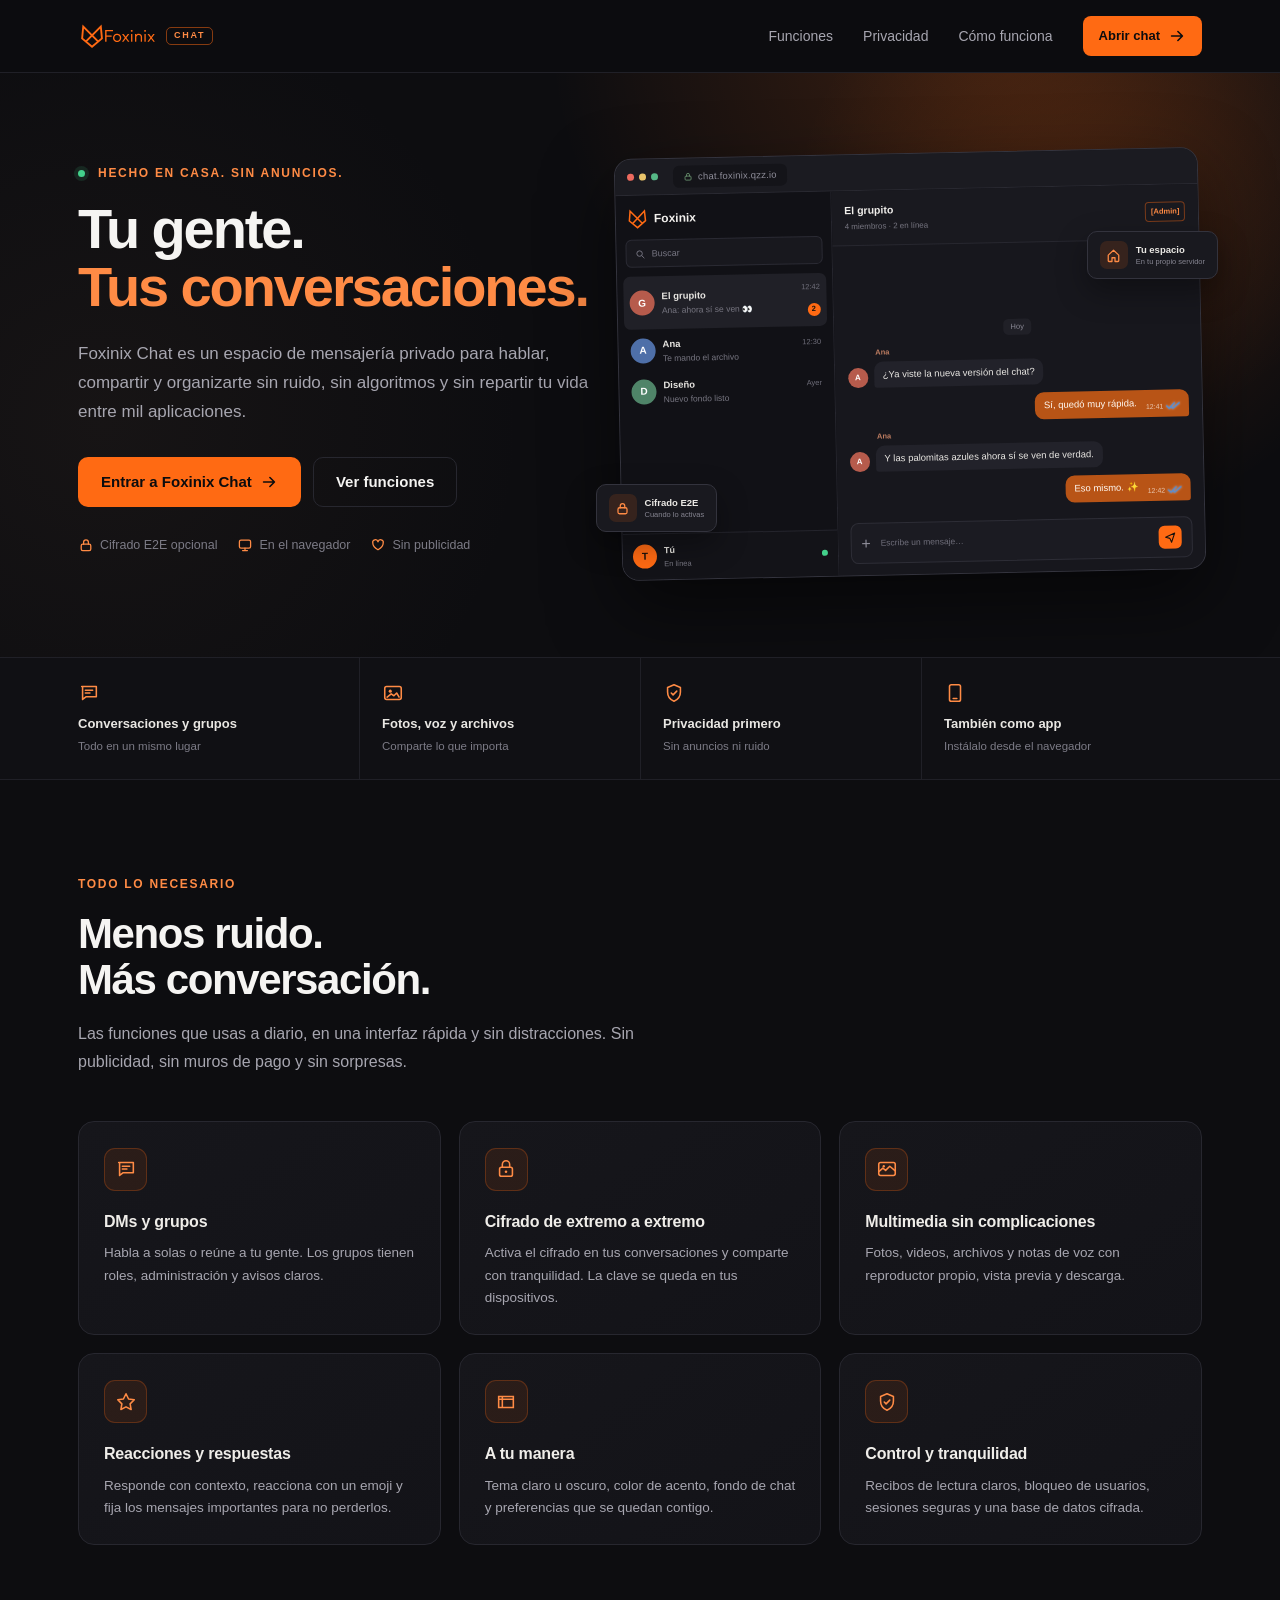
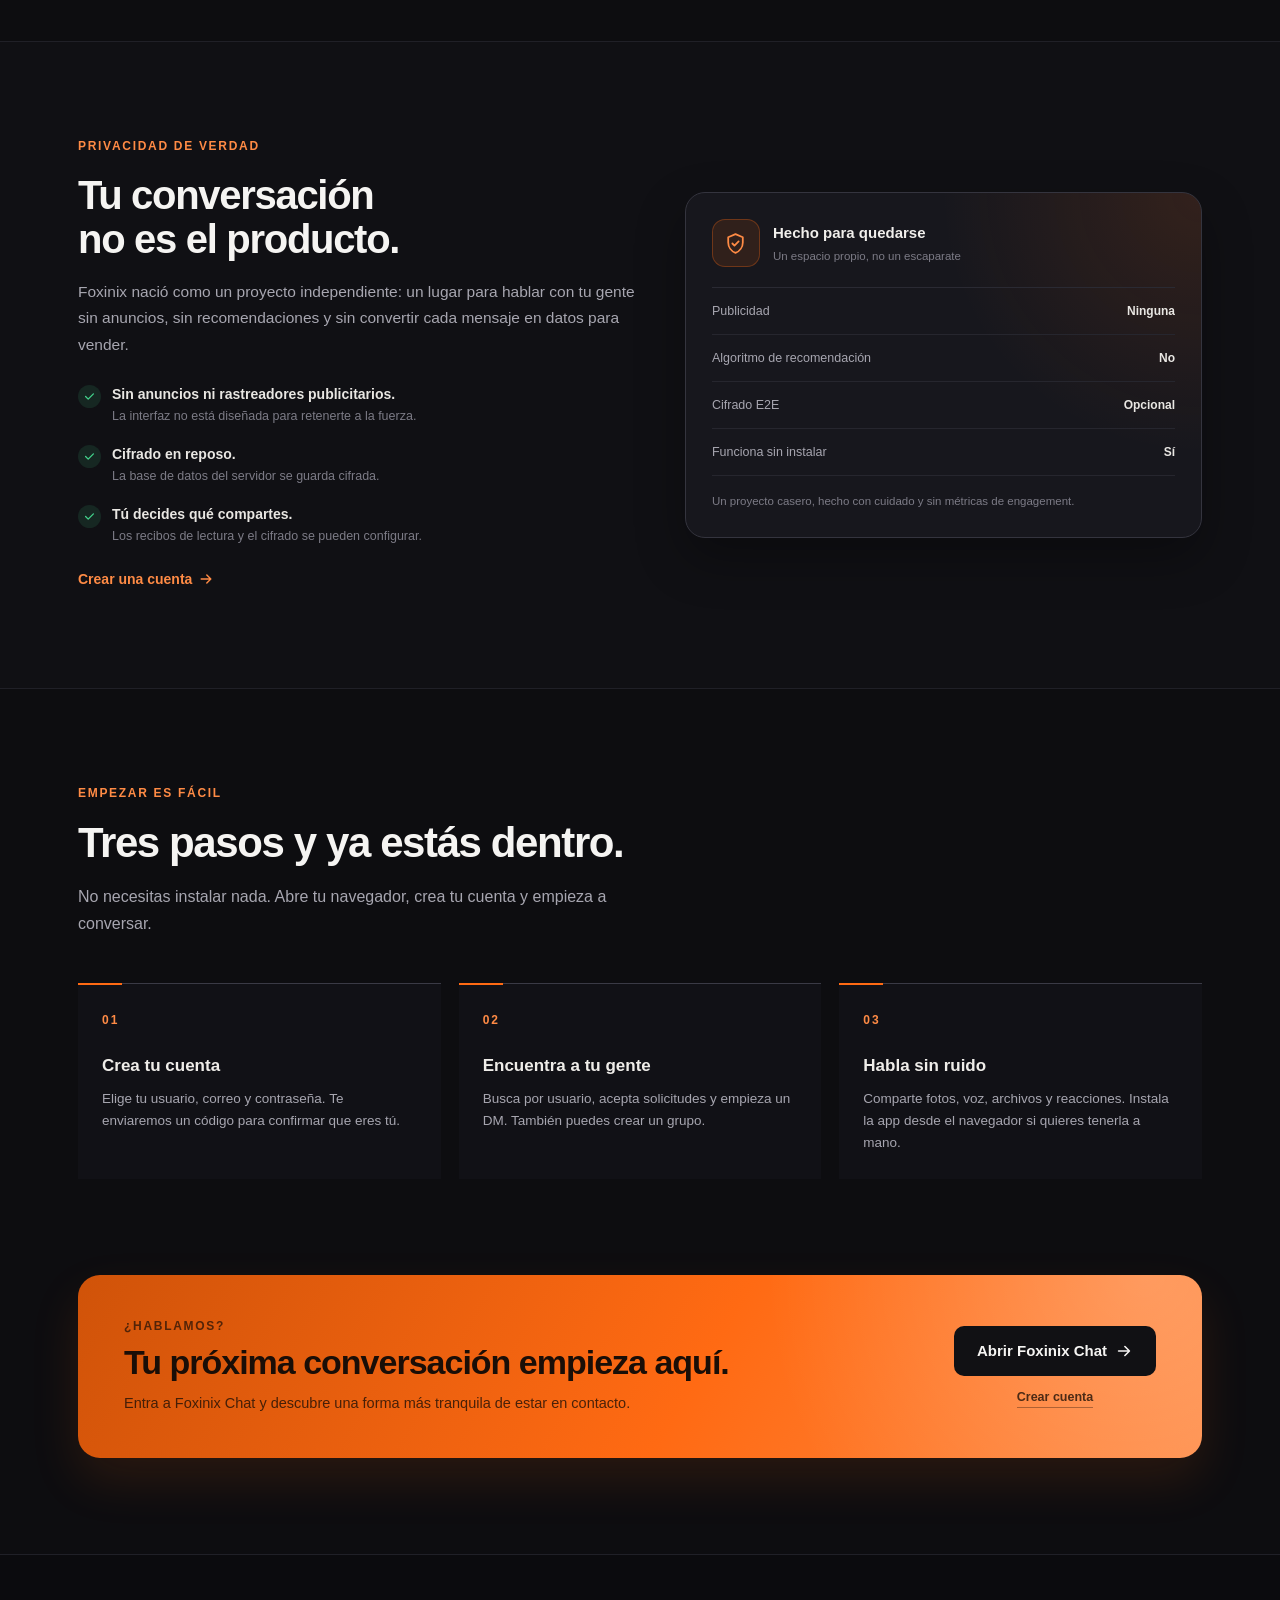
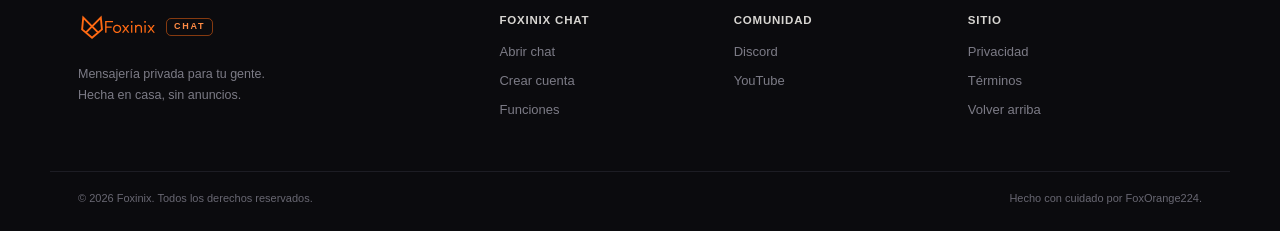
==== index.html @ 32e0fd61 "Portada de Foxinix Chat" ====
<!DOCTYPE html>
<html lang="es">
<head>
    <meta charset="UTF-8">
    <meta name="viewport" content="width=device-width, initial-scale=1.0">
    <title>Foxinix Chat | Mensajería privada para tu gente</title>
    <meta name="description" content="Foxinix Chat es un espacio de mensajería privado para conversar, compartir y organizarte. Conversaciones, grupos, multimedia y cifrado, sin anuncios.">
    <meta name="theme-color" content="#0d0d10">
    <meta name="author" content="Foxinix">
    <meta name="robots" content="index, follow">
    <link rel="canonical" href="https://foxinix.qzz.io/">
    <link rel="icon" type="image/svg+xml" href="assets/chat/icon.svg">
    <link rel="icon" type="image/webp" href="assets/chat/icon.webp">
    <link rel="icon" href="assets/chat/favicon.ico" sizes="any">
    <link rel="apple-touch-icon" href="assets/chat/apple-touch-icon.png">
    <meta property="og:type" content="website">
    <meta property="og:url" content="https://foxinix.qzz.io/">
    <meta property="og:title" content="Foxinix Chat | Mensajería privada para tu gente">
    <meta property="og:description" content="Conversaciones, grupos, fotos, voz y archivos en un espacio propio. Sin anuncios y sin ruido.">
    <meta property="og:image" content="https://foxinix.qzz.io/assets/chat/og.png">
    <meta property="og:image:width" content="1200">
    <meta property="og:image:height" content="630">
    <meta property="og:locale" content="es_ES">
    <meta name="twitter:card" content="summary_large_image">
    <meta name="twitter:title" content="Foxinix Chat | Mensajería privada para tu gente">
    <meta name="twitter:description" content="Conversaciones, grupos, fotos, voz y archivos en un espacio propio. Sin anuncios y sin ruido.">
    <meta name="twitter:image" content="https://foxinix.qzz.io/assets/chat/og.png">
    <link rel="stylesheet" href="styles.css">
    <script type="application/ld+json">
    {
      "@context": "https://schema.org",
      "@type": "SoftwareApplication",
      "name": "Foxinix Chat",
      "url": "https://chat.foxinix.qzz.io/",
      "applicationCategory": "CommunicationApplication",
      "operatingSystem": "Web",
      "description": "Mensajería privada con conversaciones individuales, grupos, multimedia y cifrado de extremo a extremo opcional.",
      "offers": {
        "@type": "Offer",
        "price": "0",
        "priceCurrency": "USD"
      }
    }
    </script>
</head>
<body>
    <a class="skip-link" href="#contenido">Saltar al contenido</a>

    <header class="site-header" id="inicio">
        <div class="wrap header-inner">
            <a class="brand" href="/" aria-label="Foxinix Chat, inicio">
                <img src="assets/chat/logo.svg" alt="Foxinix" width="500" height="200">
                <span class="brand-tag">CHAT</span>
            </a>

            <button class="nav-toggle" type="button" aria-expanded="false" aria-controls="nav-principal">
                <span class="nav-toggle-bar"></span>
                <span class="nav-toggle-bar"></span>
                <span class="nav-toggle-bar"></span>
                <span class="sr-only">Abrir menú</span>
            </button>

            <nav class="site-nav" id="nav-principal" aria-label="Navegación principal">
                <a href="#funciones">Funciones</a>
                <a href="#privacidad">Privacidad</a>
                <a href="#como-funciona">Cómo funciona</a>
                <a class="btn btn-small btn-primary" href="https://chat.foxinix.qzz.io/">
                    Abrir chat
                    <svg class="icon" viewBox="0 0 20 20" aria-hidden="true"><path d="M4 10h11M11 5l5 5-5 5" fill="none" stroke="currentColor" stroke-width="1.8" stroke-linecap="round" stroke-linejoin="round"/></svg>
                </a>
            </nav>
        </div>
    </header>

    <main id="contenido">
        <section class="hero">
            <div class="hero-glow" aria-hidden="true"></div>
            <div class="wrap hero-grid">
                <div class="hero-copy">
                    <p class="eyebrow"><span class="pulse-dot" aria-hidden="true"></span> Hecho en casa. Sin anuncios.</p>
                    <h1>Tu gente.<br><span>Tus conversaciones.</span></h1>
                    <p class="lead">Foxinix Chat es un espacio de mensajería privado para hablar, compartir y organizarte sin ruido, sin algoritmos y sin repartir tu vida entre mil aplicaciones.</p>

                    <div class="hero-actions">
                        <a class="btn btn-primary btn-large" href="https://chat.foxinix.qzz.io/">
                            Entrar a Foxinix Chat
                            <svg class="icon" viewBox="0 0 20 20" aria-hidden="true"><path d="M4 10h11M11 5l5 5-5 5" fill="none" stroke="currentColor" stroke-width="1.8" stroke-linecap="round" stroke-linejoin="round"/></svg>
                        </a>
                        <a class="btn btn-ghost btn-large" href="#funciones">Ver funciones</a>
                    </div>

                    <ul class="hero-points">
                        <li>
                            <svg class="icon" viewBox="0 0 20 20" aria-hidden="true"><rect x="4" y="9" width="12" height="8" rx="2" fill="none" stroke="currentColor" stroke-width="1.6"/><path d="M7 9V6.5a3 3 0 0 1 6 0V9" fill="none" stroke="currentColor" stroke-width="1.6" stroke-linecap="round"/></svg>
                            Cifrado E2E opcional
                        </li>
                        <li>
                            <svg class="icon" viewBox="0 0 20 20" aria-hidden="true"><rect x="3" y="4" width="14" height="10" rx="2" fill="none" stroke="currentColor" stroke-width="1.6"/><path d="M7 17h6M10 14v3" fill="none" stroke="currentColor" stroke-width="1.6" stroke-linecap="round"/></svg>
                            En el navegador
                        </li>
                        <li>
                            <svg class="icon" viewBox="0 0 20 20" aria-hidden="true"><path d="M10 16S3.5 12.5 3.5 7.6A3.1 3.1 0 0 1 10 6a3.1 3.1 0 0 1 6.5 1.6C16.5 12.5 10 16 10 16z" fill="none" stroke="currentColor" stroke-width="1.6" stroke-linejoin="round"/></svg>
                            Sin publicidad
                        </li>
                    </ul>
                </div>

                <div class="hero-art">
                    <div class="app-preview" aria-hidden="true">
                        <div class="browser-bar">
                            <span class="browser-dots"><i></i><i></i><i></i></span>
                            <span class="browser-url">
                                <svg class="icon" viewBox="0 0 20 20"><rect x="4" y="9" width="12" height="8" rx="2" fill="none" stroke="currentColor" stroke-width="1.6"/><path d="M7 9V6.5a3 3 0 0 1 6 0V9" fill="none" stroke="currentColor" stroke-width="1.6" stroke-linecap="round"/></svg>
                                chat.foxinix.qzz.io
                            </span>
                            <span class="browser-space"></span>
                        </div>

                        <div class="app-body">
                            <aside class="app-sidebar">
                                <div class="app-brand">
                                    <img src="assets/chat/icon.svg" alt="" width="334" height="362">
                                    <b>Foxinix</b>
                                </div>
                                <div class="app-search">
                                    <svg class="icon" viewBox="0 0 20 20"><circle cx="9" cy="9" r="5" fill="none" stroke="currentColor" stroke-width="1.7"/><path d="M13 13l4 4" fill="none" stroke="currentColor" stroke-width="1.7" stroke-linecap="round"/></svg>
                                    Buscar
                                </div>
                                <div class="app-chat is-active">
                                    <span class="avatar avatar-coral">G</span>
                                    <span class="app-chat-text">
                                        <b>El grupito</b>
                                        <small>Ana: ahora sí se ven 👀</small>
                                    </span>
                                    <span class="app-chat-meta"><time>12:42</time><i class="unread">2</i></span>
                                </div>
                                <div class="app-chat">
                                    <span class="avatar avatar-blue">A</span>
                                    <span class="app-chat-text">
                                        <b>Ana</b>
                                        <small>Te mando el archivo</small>
                                    </span>
                                    <span class="app-chat-meta"><time>12:30</time></span>
                                </div>
                                <div class="app-chat">
                                    <span class="avatar avatar-green">D</span>
                                    <span class="app-chat-text">
                                        <b>Diseño</b>
                                        <small>Nuevo fondo listo</small>
                                    </span>
                                    <span class="app-chat-meta"><time>Ayer</time></span>
                                </div>
                                <div class="app-user">
                                    <span class="avatar avatar-orange">T</span>
                                    <span><b>Tú</b><small>En línea</small></span>
                                    <span class="online-dot"></span>
                                </div>
                            </aside>

                            <section class="app-conversation">
                                <header class="app-conv-head">
                                    <div>
                                        <b>El grupito</b>
                                        <small>4 miembros · 2 en línea</small>
                                    </div>
                                    <span class="app-role">[Admin]</span>
                                </header>

                                <div class="app-messages">
                                    <div class="day-label">Hoy</div>
                                    <div class="bubble-row incoming">
                                        <span class="avatar avatar-coral avatar-small">A</span>
                                        <div class="bubble-wrap">
                                            <span class="bubble-sender">Ana</span>
                                            <div class="bubble bubble-in">¿Ya viste la nueva versión del chat?</div>
                                        </div>
                                    </div>
                                    <div class="bubble-row outgoing">
                                        <div class="bubble bubble-out">
                                            Sí, quedó muy rápida.
                                            <span class="bubble-meta">12:41
                                                <svg class="ticks ticks-read" viewBox="0 0 18 12" aria-hidden="true"><path d="M1 6.4l3.2 3.1L11 2.6M7.2 8.2l1.7 1.4L17 2.6" fill="none" stroke="currentColor" stroke-width="1.9" stroke-linecap="round" stroke-linejoin="round"/></svg>
                                            </span>
                                        </div>
                                    </div>
                                    <div class="bubble-row incoming">
                                        <span class="avatar avatar-coral avatar-small">A</span>
                                        <div class="bubble-wrap">
                                            <span class="bubble-sender">Ana</span>
                                            <div class="bubble bubble-in">Y las palomitas azules ahora sí se ven de verdad.</div>
                                        </div>
                                    </div>
                                    <div class="bubble-row outgoing">
                                        <div class="bubble bubble-out">
                                            Eso mismo. ✨
                                            <span class="bubble-meta">12:42
                                                <svg class="ticks ticks-read" viewBox="0 0 18 12" aria-hidden="true"><path d="M1 6.4l3.2 3.1L11 2.6M7.2 8.2l1.7 1.4L17 2.6" fill="none" stroke="currentColor" stroke-width="1.9" stroke-linecap="round" stroke-linejoin="round"/></svg>
                                            </span>
                                        </div>
                                    </div>
                                </div>

                                <div class="app-composer">
                                    <span class="composer-plus">+</span>
                                    <span class="composer-placeholder">Escribe un mensaje…</span>
                                    <span class="composer-send">
                                        <svg class="icon" viewBox="0 0 20 20"><path d="M3 10l14-6-5 14-2.5-6L3 10z" fill="none" stroke="currentColor" stroke-width="1.7" stroke-linejoin="round"/></svg>
                                    </span>
                                </div>
                            </section>
                        </div>
                    </div>

                    <div class="float-card float-lock">
                        <span class="float-icon">
                            <svg class="icon" viewBox="0 0 20 20"><rect x="4" y="9" width="12" height="8" rx="2" fill="none" stroke="currentColor" stroke-width="1.7"/><path d="M7 9V6.5a3 3 0 0 1 6 0V9" fill="none" stroke="currentColor" stroke-width="1.7" stroke-linecap="round"/></svg>
                        </span>
                        <span><b>Cifrado E2E</b><small>Cuando lo activas</small></span>
                    </div>

                    <div class="float-card float-home">
                        <span class="float-icon">
                            <svg class="icon" viewBox="0 0 20 20"><path d="M3 9.5L10 3l7 6.5V17a1 1 0 0 1-1 1h-4v-5H8v5H4a1 1 0 0 1-1-1V9.5z" fill="none" stroke="currentColor" stroke-width="1.7" stroke-linejoin="round"/></svg>
                        </span>
                        <span><b>Tu espacio</b><small>En tu propio servidor</small></span>
                    </div>
                </div>
            </div>
        </section>

        <section class="proof-strip" aria-label="Características principales">
            <div class="wrap proof-grid">
                <div class="proof-item">
                    <svg class="icon" viewBox="0 0 24 24" aria-hidden="true"><path d="M4 5h16v11H9l-4 3V5z" fill="none" stroke="currentColor" stroke-width="1.7" stroke-linejoin="round"/><path d="M8 9h8M8 12h5" fill="none" stroke="currentColor" stroke-width="1.7" stroke-linecap="round"/></svg>
                    <b>Conversaciones y grupos</b>
                    <small>Todo en un mismo lugar</small>
                </div>
                <div class="proof-item">
                    <svg class="icon" viewBox="0 0 24 24" aria-hidden="true"><rect x="3" y="5" width="18" height="14" rx="2" fill="none" stroke="currentColor" stroke-width="1.7"/><circle cx="9" cy="10" r="1.7" fill="currentColor"/><path d="M5 17l5-4 3 2 3-3 3 5" fill="none" stroke="currentColor" stroke-width="1.7" stroke-linejoin="round"/></svg>
                    <b>Fotos, voz y archivos</b>
                    <small>Comparte lo que importa</small>
                </div>
                <div class="proof-item">
                    <svg class="icon" viewBox="0 0 24 24" aria-hidden="true"><path d="M12 3l7 3v5c0 4.5-3 8.5-7 10-4-1.5-7-5.5-7-10V6l7-3z" fill="none" stroke="currentColor" stroke-width="1.7" stroke-linejoin="round"/><path d="M9 12l2 2 4-4" fill="none" stroke="currentColor" stroke-width="1.7" stroke-linecap="round" stroke-linejoin="round"/></svg>
                    <b>Privacidad primero</b>
                    <small>Sin anuncios ni ruido</small>
                </div>
                <div class="proof-item">
                    <svg class="icon" viewBox="0 0 24 24" aria-hidden="true"><rect x="6" y="3" width="12" height="18" rx="2" fill="none" stroke="currentColor" stroke-width="1.7"/><path d="M10 18h4" fill="none" stroke="currentColor" stroke-width="1.7" stroke-linecap="round"/></svg>
                    <b>También como app</b>
                    <small>Instálalo desde el navegador</small>
                </div>
            </div>
        </section>

        <section class="section" id="funciones">
            <div class="wrap">
                <div class="section-head">
                    <p class="eyebrow">Todo lo necesario</p>
                    <h2>Menos ruido.<br>Más conversación.</h2>
                    <p>Las funciones que usas a diario, en una interfaz rápida y sin distracciones. Sin publicidad, sin muros de pago y sin sorpresas.</p>
                </div>

                <div class="feature-grid">
                    <article class="feature-card">
                        <span class="feature-icon">
                            <svg class="icon" viewBox="0 0 24 24" aria-hidden="true"><path d="M4 5h16v11H9l-4 3V5z" fill="none" stroke="currentColor" stroke-width="1.7" stroke-linejoin="round"/><path d="M8 9h8M8 12h5" fill="none" stroke="currentColor" stroke-width="1.7" stroke-linecap="round"/></svg>
                        </span>
                        <h3>DMs y grupos</h3>
                        <p>Habla a solas o reúne a tu gente. Los grupos tienen roles, administración y avisos claros.</p>
                    </article>

                    <article class="feature-card">
                        <span class="feature-icon">
                            <svg class="icon" viewBox="0 0 24 24" aria-hidden="true"><rect x="5" y="10" width="14" height="10" rx="2" fill="none" stroke="currentColor" stroke-width="1.7"/><path d="M8 10V7a4 4 0 0 1 8 0v3" fill="none" stroke="currentColor" stroke-width="1.7" stroke-linecap="round"/><circle cx="12" cy="15" r="1.4" fill="currentColor"/></svg>
                        </span>
                        <h3>Cifrado de extremo a extremo</h3>
                        <p>Activa el cifrado en tus conversaciones y comparte con tranquilidad. La clave se queda en tus dispositivos.</p>
                    </article>

                    <article class="feature-card">
                        <span class="feature-icon">
                            <svg class="icon" viewBox="0 0 24 24" aria-hidden="true"><rect x="3" y="5" width="18" height="14" rx="2" fill="none" stroke="currentColor" stroke-width="1.7"/><path d="M3 15l4.5-4 3 2.5L15 9l6 5" fill="none" stroke="currentColor" stroke-width="1.7" stroke-linejoin="round"/><circle cx="8.5" cy="9" r="1.3" fill="currentColor"/></svg>
                        </span>
                        <h3>Multimedia sin complicaciones</h3>
                        <p>Fotos, videos, archivos y notas de voz con reproductor propio, vista previa y descarga.</p>
                    </article>

                    <article class="feature-card">
                        <span class="feature-icon">
                            <svg class="icon" viewBox="0 0 24 24" aria-hidden="true"><path d="M12 3l2.8 5.7 6.2.9-4.5 4.4 1.1 6.2-5.6-2.9-5.6 2.9 1.1-6.2L3 9.6l6.2-.9L12 3z" fill="none" stroke="currentColor" stroke-width="1.7" stroke-linejoin="round"/></svg>
                        </span>
                        <h3>Reacciones y respuestas</h3>
                        <p>Responde con contexto, reacciona con un emoji y fija los mensajes importantes para no perderlos.</p>
                    </article>

                    <article class="feature-card">
                        <span class="feature-icon">
                            <svg class="icon" viewBox="0 0 24 24" aria-hidden="true"><path d="M4 6h16v12H4z" fill="none" stroke="currentColor" stroke-width="1.7"/><path d="M4 9h16M8 6v12" fill="none" stroke="currentColor" stroke-width="1.7"/></svg>
                        </span>
                        <h3>A tu manera</h3>
                        <p>Tema claro u oscuro, color de acento, fondo de chat y preferencias que se quedan contigo.</p>
                    </article>

                    <article class="feature-card">
                        <span class="feature-icon">
                            <svg class="icon" viewBox="0 0 24 24" aria-hidden="true"><path d="M12 3l7 3v5c0 4.5-3 8.5-7 10-4-1.5-7-5.5-7-10V6l7-3z" fill="none" stroke="currentColor" stroke-width="1.7" stroke-linejoin="round"/><path d="M9 12l2 2 4-4" fill="none" stroke="currentColor" stroke-width="1.7" stroke-linecap="round" stroke-linejoin="round"/></svg>
                        </span>
                        <h3>Control y tranquilidad</h3>
                        <p>Recibos de lectura claros, bloqueo de usuarios, sesiones seguras y una base de datos cifrada.</p>
                    </article>
                </div>
            </div>
        </section>

        <section class="section privacy-section" id="privacidad">
            <div class="wrap privacy-grid">
                <div class="privacy-copy">
                    <p class="eyebrow">Privacidad de verdad</p>
                    <h2>Tu conversación<br>no es el producto.</h2>
                    <p class="privacy-lead">Foxinix nació como un proyecto independiente: un lugar para hablar con tu gente sin anuncios, sin recomendaciones y sin convertir cada mensaje en datos para vender.</p>

                    <ul class="check-list">
                        <li>
                            <span class="check-icon"><svg class="icon" viewBox="0 0 20 20"><path d="M4 10l4 4 8-8" fill="none" stroke="currentColor" stroke-width="2" stroke-linecap="round" stroke-linejoin="round"/></svg></span>
                            <span><b>Sin anuncios ni rastreadores publicitarios.</b><small>La interfaz no está diseñada para retenerte a la fuerza.</small></span>
                        </li>
                        <li>
                            <span class="check-icon"><svg class="icon" viewBox="0 0 20 20"><path d="M4 10l4 4 8-8" fill="none" stroke="currentColor" stroke-width="2" stroke-linecap="round" stroke-linejoin="round"/></svg></span>
                            <span><b>Cifrado en reposo.</b><small>La base de datos del servidor se guarda cifrada.</small></span>
                        </li>
                        <li>
                            <span class="check-icon"><svg class="icon" viewBox="0 0 20 20"><path d="M4 10l4 4 8-8" fill="none" stroke="currentColor" stroke-width="2" stroke-linecap="round" stroke-linejoin="round"/></svg></span>
                            <span><b>Tú decides qué compartes.</b><small>Los recibos de lectura y el cifrado se pueden configurar.</small></span>
                        </li>
                    </ul>

                    <a class="text-link" href="https://chat.foxinix.qzz.io/register">Crear una cuenta
                        <svg class="icon" viewBox="0 0 20 20" aria-hidden="true"><path d="M4 10h11M11 5l5 5-5 5" fill="none" stroke="currentColor" stroke-width="1.8" stroke-linecap="round" stroke-linejoin="round"/></svg>
                    </a>
                </div>

                <div class="privacy-panel">
                    <div class="privacy-panel-head">
                        <span class="shield-icon">
                            <svg class="icon" viewBox="0 0 24 24"><path d="M12 3l7 3v5c0 4.5-3 8.5-7 10-4-1.5-7-5.5-7-10V6l7-3z" fill="none" stroke="currentColor" stroke-width="1.7" stroke-linejoin="round"/><path d="M9 12l2 2 4-4" fill="none" stroke="currentColor" stroke-width="1.7" stroke-linecap="round" stroke-linejoin="round"/></svg>
                        </span>
                        <span><b>Hecho para quedarse</b><small>Un espacio propio, no un escaparate</small></span>
                    </div>
                    <div class="privacy-rows">
                        <div class="privacy-row"><span>Publicidad</span><b>Ninguna</b></div>
                        <div class="privacy-row"><span>Algoritmo de recomendación</span><b>No</b></div>
                        <div class="privacy-row"><span>Cifrado E2E</span><b>Opcional</b></div>
                        <div class="privacy-row"><span>Funciona sin instalar</span><b>Sí</b></div>
                    </div>
                    <p class="privacy-note">Un proyecto casero, hecho con cuidado y sin métricas de engagement.</p>
                </div>
            </div>
        </section>

        <section class="section steps-section" id="como-funciona">
            <div class="wrap">
                <div class="section-head">
                    <p class="eyebrow">Empezar es fácil</p>
                    <h2>Tres pasos y ya estás dentro.</h2>
                    <p>No necesitas instalar nada. Abre tu navegador, crea tu cuenta y empieza a conversar.</p>
                </div>

                <div class="steps-grid">
                    <article class="step-card">
                        <span class="step-number">01</span>
                        <h3>Crea tu cuenta</h3>
                        <p>Elige tu usuario, correo y contraseña. Te enviaremos un código para confirmar que eres tú.</p>
                    </article>
                    <article class="step-card">
                        <span class="step-number">02</span>
                        <h3>Encuentra a tu gente</h3>
                        <p>Busca por usuario, acepta solicitudes y empieza un DM. También puedes crear un grupo.</p>
                    </article>
                    <article class="step-card">
                        <span class="step-number">03</span>
                        <h3>Habla sin ruido</h3>
                        <p>Comparte fotos, voz, archivos y reacciones. Instala la app desde el navegador si quieres tenerla a mano.</p>
                    </article>
                </div>
            </div>
        </section>

        <section class="cta-section">
            <div class="wrap">
                <div class="cta-card">
                    <div class="cta-copy">
                        <p class="eyebrow">¿Hablamos?</p>
                        <h2>Tu próxima conversación empieza aquí.</h2>
                        <p>Entra a Foxinix Chat y descubre una forma más tranquila de estar en contacto.</p>
                    </div>
                    <div class="cta-actions">
                        <a class="btn btn-dark btn-large" href="https://chat.foxinix.qzz.io/">
                            Abrir Foxinix Chat
                            <svg class="icon" viewBox="0 0 20 20" aria-hidden="true"><path d="M4 10h11M11 5l5 5-5 5" fill="none" stroke="currentColor" stroke-width="1.8" stroke-linecap="round" stroke-linejoin="round"/></svg>
                        </a>
                        <a class="cta-secondary" href="https://chat.foxinix.qzz.io/register">Crear cuenta</a>
                    </div>
                </div>
            </div>
        </section>
    </main>

    <footer class="site-footer">
        <div class="wrap footer-grid">
            <div class="footer-brand">
                <a class="brand" href="/" aria-label="Foxinix Chat, inicio">
                    <img src="assets/chat/logo.svg" alt="Foxinix" width="500" height="200">
                    <span class="brand-tag">CHAT</span>
                </a>
                <p>Mensajería privada para tu gente.<br>Hecha en casa, sin anuncios.</p>
            </div>

            <div class="footer-col">
                <b>Foxinix Chat</b>
                <a href="https://chat.foxinix.qzz.io/">Abrir chat</a>
                <a href="https://chat.foxinix.qzz.io/register">Crear cuenta</a>
                <a href="#funciones">Funciones</a>
            </div>

            <div class="footer-col">
                <b>Comunidad</b>
                <a href="https://www.discord.com/invite/r9v67gFRcp" target="_blank" rel="noopener noreferrer">Discord</a>
                <a href="https://www.youtube.com/channel/UCRv3ZZXkuPXaKSe588W1L9A" target="_blank" rel="noopener noreferrer">YouTube</a>
            </div>

            <div class="footer-col">
                <b>Sitio</b>
                <a href="privacidad.html">Privacidad</a>
                <a href="terminos.html">Términos</a>
                <a href="#inicio">Volver arriba</a>
            </div>
        </div>

        <div class="wrap footer-bottom">
            <span>© <span data-year>2026</span> Foxinix. Todos los derechos reservados.</span>
            <span>Hecho con cuidado por FoxOrange224.</span>
        </div>
    </footer>

    <script src="app.js"></script>
</body>
</html>
---- styles.css ----
/* Foxinix Chat — portada pública
   Paleta tomada de la app: fondo grafito, acento naranja Foxinix.
   Sin dependencias externas; compatible con Firefox 78. */

:root {
    --bg: #0d0d10;
    --bg-soft: #111116;
    --panel: #15151a;
    --panel-2: #1a1a20;
    --line: #27272f;
    --line-soft: #202027;
    --text: #f5f4f2;
    --muted: #a7a6b0;
    --muted-2: #7c7b86;
    --orange: #ff6a13;
    --orange-soft: #ff8b45;
    --orange-dark: #c84c08;
    --blue: #4a90e2;
    --green: #43d18b;
    --coral: #ef7a6b;
    --radius: 16px;
    --font: "Segoe UI", Tahoma, Geneva, Verdana, Arial, sans-serif;
}

* {
    box-sizing: border-box;
}

html {
    scroll-behavior: smooth;
    scroll-padding-top: 84px;
}

body {
    margin: 0;
    background: var(--bg);
    color: var(--text);
    font-family: var(--font);
    font-size: 16px;
    line-height: 1.6;
    -webkit-font-smoothing: antialiased;
}

img,
svg {
    vertical-align: middle;
}

a {
    color: inherit;
    text-decoration: none;
}

button {
    font: inherit;
}

.sr-only {
    position: absolute;
    width: 1px;
    height: 1px;
    padding: 0;
    margin: -1px;
    overflow: hidden;
    clip: rect(0, 0, 0, 0);
    white-space: nowrap;
    border: 0;
}

.skip-link {
    position: absolute;
    top: -60px;
    left: 16px;
    z-index: 100;
    padding: 10px 16px;
    background: var(--orange);
    color: #0b0b0d;
    border-radius: 8px;
    font-weight: 700;
    transition: top .15s ease;
}

.skip-link:focus {
    top: 12px;
}

.wrap {
    width: 100%;
    max-width: 1180px;
    margin: 0 auto;
    padding: 0 28px;
}

.icon {
    width: 18px;
    height: 18px;
    flex: 0 0 auto;
    display: inline-block;
}

/* ---------------------------------------------------------------- header */

.site-header {
    position: sticky;
    top: 0;
    z-index: 40;
    background: rgba(13, 13, 16, .96);
    border-bottom: 1px solid var(--line-soft);
}

.header-inner {
    display: flex;
    align-items: center;
    min-height: 72px;
}

.brand {
    display: inline-flex;
    align-items: center;
    flex: 0 0 auto;
}

.brand img {
    width: auto;
    height: 32px;
    display: block;
}

.brand-tag {
    display: inline-block;
    margin-left: 8px;
    padding: 3px 7px;
    border: 1px solid rgba(255, 106, 19, .5);
    border-radius: 5px;
    color: var(--orange-soft);
    font-size: 9px;
    font-weight: 700;
    letter-spacing: 1.7px;
    line-height: 1.1;
}

.site-nav {
    display: flex;
    align-items: center;
    margin-left: auto;
}

.site-nav > a:not(.btn) {
    margin-left: 30px;
    color: var(--muted);
    font-size: 14px;
    font-weight: 500;
    transition: color .15s ease;
}

.site-nav > a:not(.btn):hover,
.site-nav > a:not(.btn):focus {
    color: var(--text);
}

.site-nav .btn {
    margin-left: 30px;
}

.nav-toggle {
    display: none;
    margin-left: auto;
    width: 42px;
    height: 38px;
    padding: 9px 10px;
    background: var(--panel);
    border: 1px solid var(--line);
    border-radius: 8px;
    cursor: pointer;
}

.nav-toggle-bar {
    display: block;
    height: 2px;
    margin: 4px 0;
    background: var(--text);
    border-radius: 2px;
    transition: transform .15s ease, opacity .15s ease;
}

.nav-toggle[aria-expanded="true"] .nav-toggle-bar:nth-child(1) {
    transform: translateY(6px) rotate(45deg);
}

.nav-toggle[aria-expanded="true"] .nav-toggle-bar:nth-child(2) {
    opacity: 0;
}

.nav-toggle[aria-expanded="true"] .nav-toggle-bar:nth-child(3) {
    transform: translateY(-6px) rotate(-45deg);
}

/* ---------------------------------------------------------------- buttons */

.btn {
    display: inline-flex;
    align-items: center;
    justify-content: center;
    border: 1px solid transparent;
    border-radius: 10px;
    padding: 12px 19px;
    font-size: 14px;
    font-weight: 700;
    line-height: 1.2;
    cursor: pointer;
    transition: transform .15s ease, background .15s ease, border-color .15s ease;
}

.btn .icon {
    margin-left: 8px;
}

.btn-primary {
    background: var(--orange);
    color: #0c0c0e;
}

.btn-primary:hover,
.btn-primary:focus {
    background: var(--orange-soft);
    transform: translateY(-2px);
}

.btn-ghost {
    background: transparent;
    border-color: var(--line);
    color: var(--text);
}

.btn-ghost:hover,
.btn-ghost:focus {
    border-color: #4a4a55;
    background: rgba(255, 255, 255, .03);
    transform: translateY(-2px);
}

.btn-dark {
    background: #111114;
    color: var(--text);
}

.btn-dark:hover,
.btn-dark:focus {
    background: #000;
    transform: translateY(-2px);
}

.btn-small {
    padding: 10px 15px;
    font-size: 13px;
    border-radius: 8px;
}

.btn-large {
    padding: 15px 22px;
    font-size: 15px;
}

.btn:focus,
.nav-toggle:focus,
a:focus {
    outline: 2px solid var(--orange-soft);
    outline-offset: 3px;
}

/* ---------------------------------------------------------------- hero */

.hero {
    position: relative;
    overflow: hidden;
    padding: 80px 0 82px;
    background:
        radial-gradient(circle at 78% -10%, rgba(255, 106, 19, .20), transparent 38%),
        radial-gradient(circle at 8% 60%, rgba(90, 68, 54, .13), transparent 34%),
        var(--bg);
}

.hero-glow {
    position: absolute;
    top: -160px;
    right: -120px;
    width: 620px;
    height: 620px;
    border-radius: 50%;
    background: radial-gradient(circle, rgba(255, 106, 19, .15), rgba(255, 106, 19, 0) 68%);
    pointer-events: none;
}

.hero-grid {
    position: relative;
    z-index: 2;
    display: flex;
    align-items: center;
}

.hero-copy {
    width: 48%;
    flex: 0 0 auto;
    padding-right: 24px;
}

.hero-art {
    position: relative;
    width: 52%;
    flex: 1 1 auto;
    min-width: 0;
}

.eyebrow {
    margin: 0 0 18px;
    color: var(--orange-soft);
    font-size: 12px;
    font-weight: 700;
    letter-spacing: 1.7px;
    line-height: 1.4;
    text-transform: uppercase;
}

.pulse-dot {
    display: inline-block;
    width: 7px;
    height: 7px;
    margin-right: 8px;
    border-radius: 50%;
    background: var(--green);
    box-shadow: 0 0 0 4px rgba(67, 209, 139, .12);
    animation: pulse 2.4s ease-in-out infinite;
}

.hero h1 {
    margin: 0;
    font-size: 56px;
    line-height: 1.04;
    letter-spacing: -2.1px;
    font-weight: 800;
}

.hero h1 span {
    color: var(--orange-soft);
}

.lead {
    max-width: 550px;
    margin: 24px 0 0;
    color: var(--muted);
    font-size: 17px;
    line-height: 1.7;
}

.hero-actions {
    display: flex;
    flex-wrap: wrap;
    align-items: center;
    margin-top: 30px;
}

.hero-actions .btn + .btn {
    margin-left: 12px;
}

.hero-points {
    display: flex;
    flex-wrap: wrap;
    margin: 28px 0 0;
    padding: 0;
    list-style: none;
    color: var(--muted-2);
    font-size: 12.5px;
}

.hero-points li {
    display: inline-flex;
    align-items: center;
    margin-right: 20px;
    margin-bottom: 8px;
}

.hero-points .icon {
    width: 16px;
    height: 16px;
    margin-right: 6px;
    color: var(--orange-soft);
}

/* ---------------------------------------------------------------- app preview */

.app-preview {
    position: relative;
    overflow: hidden;
    width: 100%;
    max-width: 620px;
    margin-left: auto;
    border: 1px solid #34343e;
    border-radius: 17px;
    background: #121217;
    box-shadow: 0 28px 70px rgba(0, 0, 0, .52), 0 0 0 1px rgba(255, 255, 255, .03) inset;
    transform: rotate(-1.2deg);
    animation: float-app 9s ease-in-out infinite;
}

.browser-bar {
    display: flex;
    align-items: center;
    height: 36px;
    padding: 0 12px;
    background: #1b1b21;
    border-bottom: 1px solid #2a2a32;
}

.browser-dots {
    display: flex;
    align-items: center;
    width: 46px;
}

.browser-dots i {
    width: 7px;
    height: 7px;
    margin-right: 5px;
    border-radius: 50%;
    background: #4c4c56;
}

.browser-dots i:first-child { background: #ed6a5e; }
.browser-dots i:nth-child(2) { background: #e9c46a; }
.browser-dots i:nth-child(3) { background: #56b886; }

.browser-url {
    display: inline-flex;
    align-items: center;
    height: 22px;
    padding: 0 10px;
    border-radius: 6px;
    background: #141419;
    color: #8e8d99;
    font-size: 9.5px;
    letter-spacing: .2px;
}

.browser-url .icon {
    width: 10px;
    height: 10px;
    margin-right: 5px;
    color: #6f9b74;
}

.browser-space {
    flex: 1;
}

.app-body {
    display: flex;
    min-height: 384px;
}

.app-sidebar {
    display: flex;
    flex-direction: column;
    width: 37%;
    min-width: 164px;
    background: #111116;
    border-right: 1px solid #26262e;
}

.app-brand {
    display: flex;
    align-items: center;
    padding: 13px 12px 10px;
    color: #f3f1ee;
    font-size: 12px;
}

.app-brand img {
    width: 19px;
    height: 21px;
    margin-right: 7px;
}

.app-search {
    display: flex;
    align-items: center;
    margin: 0 9px 9px;
    padding: 6px 8px;
    border: 1px solid #2a2a33;
    border-radius: 6px;
    background: #18181e;
    color: #777683;
    font-size: 9px;
}

.app-search .icon {
    width: 11px;
    height: 11px;
    margin-right: 6px;
}

.app-chat {
    display: flex;
    align-items: center;
    margin: 0 6px 2px;
    padding: 7px 6px;
    border-radius: 7px;
}

.app-chat.is-active {
    background: #202027;
}

.app-chat .avatar {
    width: 25px;
    height: 25px;
    margin-right: 7px;
    font-size: 10px;
}

.avatar {
    display: inline-flex;
    align-items: center;
    justify-content: center;
    flex: 0 0 auto;
    width: 28px;
    height: 28px;
    border-radius: 50%;
    color: #fff;
    font-size: 10px;
    font-weight: 700;
}

.avatar-coral { background: #b65b4c; }
.avatar-blue { background: #4e6fa8; }
.avatar-green { background: #4f8468; }
.avatar-orange { background: var(--orange); color: #19100a; }
.avatar-small { width: 20px; height: 20px; font-size: 8px; }

.app-chat-text {
    min-width: 0;
    flex: 1;
}

.app-chat-text b,
.app-chat-text small {
    display: block;
    overflow: hidden;
    white-space: nowrap;
    text-overflow: ellipsis;
}

.app-chat-text b {
    color: #e7e5e1;
    font-size: 9.5px;
    line-height: 1.3;
}

.app-chat-text small {
    margin-top: 2px;
    color: #777681;
    font-size: 8.5px;
    line-height: 1.2;
}

.app-chat-meta {
    align-self: flex-start;
    padding-top: 1px;
    text-align: right;
}

.app-chat-meta time {
    display: block;
    color: #6f6e7a;
    font-size: 7.5px;
}

.unread {
    display: inline-flex;
    align-items: center;
    justify-content: center;
    min-width: 13px;
    height: 13px;
    margin-top: 3px;
    padding: 0 3px;
    border-radius: 7px;
    background: var(--orange);
    color: #17100c;
    font-size: 7.5px;
    font-style: normal;
    font-weight: 700;
}

.app-user {
    display: flex;
    align-items: center;
    margin-top: auto;
    padding: 9px 10px;
    border-top: 1px solid #24242c;
    background: #131318;
}

.app-user .avatar {
    width: 24px;
    height: 24px;
    margin-right: 7px;
}

.app-user b,
.app-user small {
    display: block;
}

.app-user b {
    color: #e9e7e2;
    font-size: 9px;
}

.app-user small {
    margin-top: 1px;
    color: #777681;
    font-size: 7.5px;
}

.online-dot {
    width: 6px;
    height: 6px;
    margin-left: auto;
    border-radius: 50%;
    background: var(--green);
}

.app-conversation {
    display: flex;
    flex: 1;
    flex-direction: column;
    min-width: 0;
    background: #17171d;
}

.app-conv-head {
    display: flex;
    align-items: center;
    justify-content: space-between;
    padding: 11px 13px;
    border-bottom: 1px solid #27272f;
    background: #19191f;
}

.app-conv-head b,
.app-conv-head small {
    display: block;
}

.app-conv-head b {
    color: #f1efec;
    font-size: 10.5px;
}

.app-conv-head small {
    margin-top: 2px;
    color: #777681;
    font-size: 8px;
}

.app-role {
    padding: 3px 5px;
    border: 1px solid rgba(255, 106, 19, .42);
    border-radius: 4px;
    color: var(--orange-soft);
    font-size: 7.5px;
    font-weight: 700;
}

.app-messages {
    display: flex;
    flex: 1;
    flex-direction: column;
    justify-content: flex-end;
    padding: 12px 13px 8px;
}

.day-label {
    align-self: center;
    margin-bottom: 9px;
    padding: 2px 7px;
    border-radius: 5px;
    background: #202027;
    color: #898894;
    font-size: 7.5px;
}

.bubble-row {
    display: flex;
    align-items: flex-end;
    margin-bottom: 8px;
}

.bubble-row.outgoing {
    justify-content: flex-end;
}

.bubble-row.incoming .avatar {
    margin-right: 6px;
}

.bubble-wrap {
    max-width: 84%;
}

.bubble-sender {
    display: block;
    margin: 0 0 3px 2px;
    color: #be7d61;
    font-size: 7.5px;
    font-weight: 600;
}

.bubble {
    position: relative;
    padding: 7px 9px 6px;
    border-radius: 9px;
    font-size: 9.5px;
    line-height: 1.35;
}

.bubble-in {
    border-bottom-left-radius: 3px;
    background: #22222a;
    color: #e9e7e3;
}

.bubble-out {
    border-bottom-right-radius: 3px;
    background: #b85416;
    color: #fff8f1;
}

.bubble-meta {
    display: inline-flex;
    align-items: center;
    float: right;
    margin: 4px 0 0 9px;
    color: rgba(255, 248, 241, .70);
    font-size: 7px;
    line-height: 1;
}

.ticks {
    width: 14px;
    height: 10px;
    margin-left: 3px;
}

.ticks-read {
    color: var(--blue);
    filter: drop-shadow(0 0 1px rgba(255, 255, 255, .45));
}

.app-composer {
    display: flex;
    align-items: center;
    margin: 0 12px 11px;
    padding: 8px 10px;
    border: 1px solid #2d2d36;
    border-radius: 8px;
    background: #1b1b22;
}

.composer-plus {
    color: #8e8d99;
    font-size: 16px;
    line-height: 1;
}

.composer-placeholder {
    flex: 1;
    margin-left: 10px;
    color: #6f6e7a;
    font-size: 8.5px;
}

.composer-send {
    display: inline-flex;
    align-items: center;
    justify-content: center;
    width: 23px;
    height: 23px;
    border-radius: 6px;
    background: var(--orange);
    color: #17100c;
}

.composer-send .icon {
    width: 13px;
    height: 13px;
}

.float-card {
    position: absolute;
    z-index: 3;
    display: flex;
    align-items: center;
    padding: 9px 12px;
    border: 1px solid #33333d;
    border-radius: 10px;
    background: #19191f;
    box-shadow: 0 12px 30px rgba(0, 0, 0, .35);
    animation: float-card 7s ease-in-out infinite;
}

.float-lock {
    left: -22px;
    bottom: 43px;
}

.float-home {
    right: -16px;
    top: 78px;
    animation-delay: -2.8s;
}

.float-icon {
    display: inline-flex;
    align-items: center;
    justify-content: center;
    width: 28px;
    height: 28px;
    margin-right: 8px;
    border-radius: 7px;
    background: rgba(255, 106, 19, .13);
    color: var(--orange-soft);
}

.float-icon .icon {
    width: 15px;
    height: 15px;
}

.float-card b,
.float-card small {
    display: block;
}

.float-card b {
    color: #ebe9e5;
    font-size: 9.5px;
    line-height: 1.25;
}

.float-card small {
    margin-top: 1px;
    color: #858490;
    font-size: 7.5px;
    line-height: 1.25;
}

/* ---------------------------------------------------------------- proof strip */

.proof-strip {
    border-top: 1px solid var(--line-soft);
    border-bottom: 1px solid var(--line-soft);
    background: #101014;
}

.proof-grid {
    display: flex;
    align-items: stretch;
}

.proof-item {
    display: flex;
    flex-direction: column;
    width: 25%;
    padding: 24px 22px;
    border-left: 1px solid var(--line-soft);
}

.proof-item:first-child {
    border-left: 0;
    padding-left: 0;
}

.proof-item .icon {
    width: 22px;
    height: 22px;
    margin-bottom: 10px;
    color: var(--orange-soft);
}

.proof-item b {
    color: #e9e7e3;
    font-size: 13px;
    font-weight: 600;
}

.proof-item small {
    margin-top: 2px;
    color: var(--muted-2);
    font-size: 11.5px;
}

/* ---------------------------------------------------------------- sections */

.section {
    padding: 96px 0;
}

.section-head {
    max-width: 660px;
    margin-bottom: 46px;
}

.section-head h2 {
    margin: 0;
    color: var(--text);
    font-size: 42px;
    line-height: 1.1;
    letter-spacing: -1.4px;
}

.section-head > p:last-child {
    max-width: 580px;
    margin: 17px 0 0;
    color: var(--muted);
    font-size: 16px;
    line-height: 1.7;
}

/* ---------------------------------------------------------------- features */

.feature-grid {
    display: grid;
    grid-template-columns: repeat(3, 1fr);
    margin: 0 -9px -18px;
}

.feature-grid > .feature-card {
    margin: 0 9px 18px;
}

.feature-card {
    padding: 26px 25px 25px;
    border: 1px solid var(--line);
    border-radius: var(--radius);
    background: linear-gradient(145deg, #16161b, #131318);
    transition: transform .18s ease, border-color .18s ease;
}

.feature-card:hover {
    border-color: #3b3b46;
    transform: translateY(-3px);
}

.feature-icon {
    display: inline-flex;
    align-items: center;
    justify-content: center;
    width: 43px;
    height: 43px;
    margin-bottom: 18px;
    border: 1px solid rgba(255, 106, 19, .25);
    border-radius: 11px;
    background: rgba(255, 106, 19, .09);
    color: var(--orange-soft);
}

.feature-icon .icon {
    width: 22px;
    height: 22px;
}

.feature-card h3 {
    margin: 0 0 8px;
    color: #efede9;
    font-size: 16px;
    letter-spacing: -.2px;
}

.feature-card p {
    margin: 0;
    color: var(--muted);
    font-size: 13.5px;
    line-height: 1.65;
}

/* ---------------------------------------------------------------- privacy */

.privacy-section {
    border-top: 1px solid var(--line-soft);
    border-bottom: 1px solid var(--line-soft);
    background: #101014;
}

.privacy-grid {
    display: flex;
    align-items: center;
}

.privacy-copy {
    width: 54%;
    padding-right: 34px;
}

.privacy-panel {
    width: 46%;
}

.privacy-copy h2 {
    margin: 0;
    color: var(--text);
    font-size: 40px;
    line-height: 1.1;
    letter-spacing: -1.3px;
}

.privacy-lead {
    max-width: 560px;
    margin: 18px 0 26px;
    color: var(--muted);
    font-size: 15.5px;
    line-height: 1.7;
}

.check-list {
    margin: 0;
    padding: 0;
    list-style: none;
}

.check-list li {
    display: flex;
    align-items: flex-start;
    margin-bottom: 18px;
}

.check-icon {
    display: inline-flex;
    align-items: center;
    justify-content: center;
    flex: 0 0 auto;
    width: 23px;
    height: 23px;
    margin: 1px 11px 0 0;
    border-radius: 50%;
    background: rgba(67, 209, 139, .12);
    color: var(--green);
}

.check-icon .icon {
    width: 13px;
    height: 13px;
}

.check-list b,
.check-list small {
    display: block;
}

.check-list b {
    color: #e9e7e3;
    font-size: 14px;
    line-height: 1.45;
}

.check-list small {
    margin-top: 3px;
    color: var(--muted-2);
    font-size: 12.5px;
    line-height: 1.5;
}

.text-link {
    display: inline-flex;
    align-items: center;
    margin-top: 4px;
    color: var(--orange-soft);
    font-size: 14px;
    font-weight: 600;
}

.text-link .icon {
    width: 16px;
    height: 16px;
    margin-left: 6px;
    transition: transform .15s ease;
}

.text-link:hover .icon {
    transform: translateX(3px);
}

.privacy-panel {
    padding: 26px;
    border: 1px solid #34343e;
    border-radius: 20px;
    background:
        radial-gradient(circle at 100% 0%, rgba(255, 106, 19, .12), transparent 42%),
        #17171d;
    box-shadow: 0 20px 50px rgba(0, 0, 0, .3);
}

.privacy-panel-head {
    display: flex;
    align-items: center;
    padding-bottom: 20px;
}

.shield-icon {
    display: inline-flex;
    align-items: center;
    justify-content: center;
    width: 48px;
    height: 48px;
    margin-right: 13px;
    border: 1px solid rgba(255, 106, 19, .3);
    border-radius: 13px;
    background: rgba(255, 106, 19, .11);
    color: var(--orange-soft);
}

.shield-icon .icon {
    width: 25px;
    height: 25px;
}

.privacy-panel-head b,
.privacy-panel-head small {
    display: block;
}

.privacy-panel-head b {
    color: #f1efec;
    font-size: 15px;
}

.privacy-panel-head small {
    margin-top: 2px;
    color: var(--muted-2);
    font-size: 11.5px;
}

.privacy-rows {
    border-top: 1px solid #2a2a33;
}

.privacy-row {
    display: flex;
    align-items: center;
    justify-content: space-between;
    padding: 13px 0;
    border-bottom: 1px solid #26262e;
    color: var(--muted);
    font-size: 12.5px;
}

.privacy-row b {
    color: #e9e7e3;
    font-size: 12px;
    font-weight: 600;
}

.privacy-note {
    margin: 17px 0 0;
    color: var(--muted-2);
    font-size: 11.5px;
    line-height: 1.55;
}

/* ---------------------------------------------------------------- steps */

.steps-grid {
    display: flex;
}

.steps-grid > .step-card {
    width: 33.3333%;
    margin-right: 18px;
}

.steps-grid > .step-card:last-child {
    margin-right: 0;
}

.step-card {
    position: relative;
    padding: 27px 24px 25px;
    border-top: 1px solid #3a3a45;
    background: #111116;
}

.step-card:before {
    content: "";
    position: absolute;
    top: -1px;
    left: 0;
    width: 44px;
    height: 2px;
    background: var(--orange);
}

.step-number {
    display: block;
    margin-bottom: 22px;
    color: var(--orange-soft);
    font-size: 12px;
    font-weight: 700;
    letter-spacing: 2px;
}

.step-card h3 {
    margin: 0 0 8px;
    color: #efede9;
    font-size: 17px;
}

.step-card p {
    margin: 0;
    color: var(--muted);
    font-size: 13.5px;
    line-height: 1.65;
}

/* ---------------------------------------------------------------- cta */

.cta-section {
    padding: 0 0 96px;
}

.cta-card {
    display: flex;
    align-items: center;
    justify-content: space-between;
    padding: 43px 46px;
    border-radius: 22px;
    background:
        radial-gradient(circle at 95% 0%, rgba(255, 255, 255, .20), transparent 35%),
        linear-gradient(120deg, #d05309, #ff6a13 55%, #ff8b45);
    color: #1a0e07;
    box-shadow: 0 22px 50px rgba(255, 106, 19, .12);
}

.cta-copy {
    max-width: 660px;
    padding-right: 30px;
}

.cta-copy .eyebrow {
    margin-bottom: 9px;
    color: rgba(26, 14, 7, .70);
}

.cta-copy h2 {
    margin: 0;
    font-size: 34px;
    line-height: 1.1;
    letter-spacing: -1px;
}

.cta-copy p:last-child {
    margin: 10px 0 0;
    color: rgba(26, 14, 7, .78);
    font-size: 14.5px;
}

.cta-actions {
    display: flex;
    flex-direction: column;
    align-items: center;
    flex: 0 0 auto;
}

.cta-actions .btn {
    white-space: nowrap;
}

.cta-secondary {
    margin-top: 11px;
    color: rgba(26, 14, 7, .78);
    font-size: 12.5px;
    font-weight: 600;
    border-bottom: 1px solid rgba(26, 14, 7, .35);
}

.cta-secondary:hover {
    color: #1a0e07;
    border-color: #1a0e07;
}

/* ---------------------------------------------------------------- legal */

.legal-page {
    padding: 66px 0 86px;
}

.legal-card {
    max-width: 820px;
    margin: 0 auto;
    padding: 42px 46px 46px;
    border: 1px solid var(--line);
    border-radius: 18px;
    background: #141419;
}

.legal-card h1 {
    margin: 0 0 7px;
    font-size: 37px;
    line-height: 1.15;
    letter-spacing: -1px;
}

.legal-meta {
    margin: 0 0 28px;
    color: var(--muted-2);
    font-size: 12px;
}

.legal-card h2 {
    margin: 27px 0 7px;
    color: #efede9;
    font-size: 17px;
    line-height: 1.35;
}

.legal-card p,
.legal-card li {
    color: var(--muted);
    font-size: 14px;
    line-height: 1.7;
}

.legal-card p {
    margin: 0 0 11px;
}

.legal-card ul {
    margin: 6px 0 12px;
    padding-left: 21px;
}

.legal-card li {
    margin-bottom: 6px;
}

.legal-card a:not(.btn) {
    color: var(--orange-soft);
    border-bottom: 1px solid rgba(255, 139, 69, .35);
}

.legal-card a:not(.btn):hover {
    border-color: var(--orange-soft);
}

.legal-back {
    display: inline-flex;
    align-items: center;
    margin-top: 26px;
    color: var(--orange-soft);
    font-size: 13px;
    font-weight: 600;
}

.legal-back .icon {
    width: 15px;
    height: 15px;
    margin-right: 6px;
}

@media (max-width: 760px) {
    .legal-page {
        padding: 38px 0 60px;
    }

    .legal-card {
        padding: 28px 22px 30px;
        border-radius: 14px;
    }

    .legal-card h1 {
        font-size: 30px;
    }
}

/* ---------------------------------------------------------------- footer */

.site-footer {
    border-top: 1px solid var(--line-soft);
    background: #0b0b0e;
}

.footer-grid {
    display: grid;
    grid-template-columns: 1.8fr 1fr 1fr 1fr;
    padding-top: 56px;
    padding-bottom: 42px;
}

.footer-grid > * {
    padding-right: 24px;
}

.footer-grid > *:last-child {
    padding-right: 0;
}

.footer-brand p {
    max-width: 250px;
    margin: 14px 0 0;
    color: var(--muted-2);
    font-size: 12.5px;
    line-height: 1.65;
}

.footer-col b {
    display: block;
    margin-bottom: 13px;
    color: #d8d6d2;
    font-size: 11.5px;
    letter-spacing: .8px;
    text-transform: uppercase;
}

.footer-col a {
    display: block;
    margin-bottom: 8px;
    color: var(--muted-2);
    font-size: 13px;
    transition: color .15s ease;
}

.footer-col a:hover {
    color: var(--orange-soft);
}

.footer-bottom {
    display: flex;
    justify-content: space-between;
    padding-top: 18px;
    padding-bottom: 24px;
    border-top: 1px solid #1d1d24;
    color: #686772;
    font-size: 11px;
}

/* ---------------------------------------------------------------- animations */

@keyframes pulse {
    0%, 100% { opacity: 1; transform: scale(1); }
    50% { opacity: .55; transform: scale(.8); }
}

@keyframes float-app {
    0%, 100% { transform: rotate(-1.2deg) translateY(0); }
    50% { transform: rotate(-.7deg) translateY(-8px); }
}

@keyframes float-card {
    0%, 100% { transform: translateY(0); }
    50% { transform: translateY(-6px); }
}

@keyframes rise-in {
    0% { opacity: 0; transform: translateY(14px); }
    100% { opacity: 1; transform: translateY(0); }
}

/* ---------------------------------------------------------------- responsive */

@media (max-width: 1080px) {
    .hero h1 {
        font-size: 50px;
    }

    .hero-copy {
        width: 48%;
        padding-right: 20px;
    }

    .hero-art {
        width: 52%;
    }

    .float-lock {
        left: -8px;
    }

    .float-home {
        right: -6px;
    }

    .privacy-copy {
        padding-right: 22px;
    }
}

@media (max-width: 900px) {
    .hero {
        padding-top: 58px;
    }

    .hero-grid {
        display: block;
    }

    .hero-copy {
        width: 100%;
        padding-right: 0;
    }

    .hero h1 {
        font-size: 58px;
    }

    .hero-art {
        width: 100%;
        max-width: 620px;
        margin: 44px auto 0;
    }

    .app-preview {
        margin-left: auto;
        margin-right: auto;
    }

    .privacy-grid {
        display: block;
    }

    .privacy-copy {
        width: 100%;
        padding-right: 0;
    }

    .privacy-panel {
        width: 100%;
        max-width: 560px;
        margin-top: 32px;
    }

    .feature-grid {
        grid-template-columns: repeat(2, 1fr);
    }

    .steps-grid {
        display: block;
    }

    .steps-grid > .step-card {
        width: 100%;
        margin-right: 0;
        margin-bottom: 12px;
    }
}

@media (max-width: 760px) {
    .wrap {
        padding: 0 20px;
    }

    .header-inner {
        min-height: 64px;
    }

    .nav-toggle {
        display: block;
    }

    .site-nav {
        display: none;
        position: absolute;
        top: 64px;
        left: 0;
        right: 0;
        flex-direction: column;
        align-items: stretch;
        padding: 10px 20px 18px;
        border-bottom: 1px solid var(--line);
        background: #101014;
        box-shadow: 0 20px 30px rgba(0, 0, 0, .35);
    }

    .site-nav.is-open {
        display: flex;
    }

    .site-nav > a:not(.btn) {
        margin: 0;
        padding: 12px 4px;
        border-bottom: 1px solid var(--line-soft);
    }

    .site-nav .btn {
        margin: 14px 0 0;
    }

    .hero {
        padding: 48px 0 58px;
    }

    .hero h1 {
        font-size: 38px;
        letter-spacing: -1.4px;
    }

    .lead {
        font-size: 16px;
    }

    .hero-actions {
        display: block;
    }

    .hero-actions .btn {
        width: 100%;
    }

    .hero-actions .btn + .btn {
        margin: 10px 0 0;
    }

    .hero-points li {
        margin-right: 13px;
        font-size: 11.5px;
    }

    .hero-art {
        margin-top: 30px;
    }

    .app-body {
        min-height: 350px;
    }

    .float-lock {
        left: -5px;
        bottom: 26px;
    }

    .float-home {
        top: 58px;
        right: -4px;
    }

    .proof-grid {
        flex-wrap: wrap;
    }

    .proof-item {
        width: 50%;
        padding: 18px 16px;
    }

    .proof-item:nth-child(odd) {
        padding-left: 0;
        border-left: 0;
    }

    .proof-item:nth-child(3),
    .proof-item:nth-child(4) {
        border-top: 1px solid var(--line-soft);
    }

    .section {
        padding: 70px 0;
    }

    .section-head {
        margin-bottom: 32px;
    }

    .section-head h2,
    .privacy-copy h2 {
        font-size: 34px;
    }

    .cta-section {
        padding-bottom: 70px;
    }

    .cta-card {
        display: block;
        padding: 32px 26px;
    }

    .cta-copy {
        padding-right: 0;
    }

    .cta-copy h2 {
        font-size: 29px;
    }

    .cta-actions {
        align-items: stretch;
        margin-top: 22px;
    }

    .cta-actions .btn {
        width: 100%;
    }

    .cta-secondary {
        align-self: center;
    }

    .footer-grid {
        grid-template-columns: 1fr 1fr;
        padding-top: 40px;
    }

    .footer-grid > * {
        margin-bottom: 28px;
    }

    .footer-brand {
        grid-column: 1 / -1;
    }

    .footer-bottom {
        display: block;
        line-height: 1.8;
    }

    .footer-bottom span {
        display: block;
    }
}

@media (max-width: 560px) {
    .hero h1 {
        font-size: 36px;
        letter-spacing: -1.3px;
    }

    .float-card {
        display: none;
    }

    .section-head h2,
    .privacy-copy h2 {
        font-size: 30px;
    }

    .app-preview {
        transform: none;
        animation: none;
    }

    .app-sidebar {
        width: 39%;
        min-width: 0;
    }

    .app-chat-text small {
        display: none;
    }

    .app-chat-meta {
        display: none;
    }

    .app-conv-head {
        padding: 9px 9px;
    }

    .app-role {
        display: none;
    }

    .app-messages {
        padding-left: 9px;
        padding-right: 9px;
    }

    .bubble {
        font-size: 9px;
    }

    .bubble-sender {
        font-size: 7px;
    }

    .float-card {
        padding: 7px 8px;
    }

    .float-card small {
        display: none;
    }

    .float-icon {
        width: 23px;
        height: 23px;
        margin-right: 6px;
    }

    .float-icon .icon {
        width: 13px;
        height: 13px;
    }

    .float-card b {
        font-size: 8px;
    }

    .feature-grid {
        display: block;
    }

    .feature-card {
        margin-bottom: 12px;
    }

    .steps-grid {
        display: block;
    }

    .step-card {
        margin-bottom: 12px;
    }

    .feature-grid {
        margin: 0;
    }

    .feature-grid > .feature-card {
        margin: 0 0 12px;
    }

    .footer-grid {
        grid-template-columns: 1fr;
    }

    .footer-grid > * {
        margin-bottom: 24px;
    }

    .footer-brand {
        grid-column: auto;
    }
}

@media (prefers-reduced-motion: reduce) {
    html {
        scroll-behavior: auto;
    }

    *,
    *:before,
    *:after {
        animation-duration: .01ms !important;
        animation-iteration-count: 1 !important;
        transition-duration: .01ms !important;
    }
}
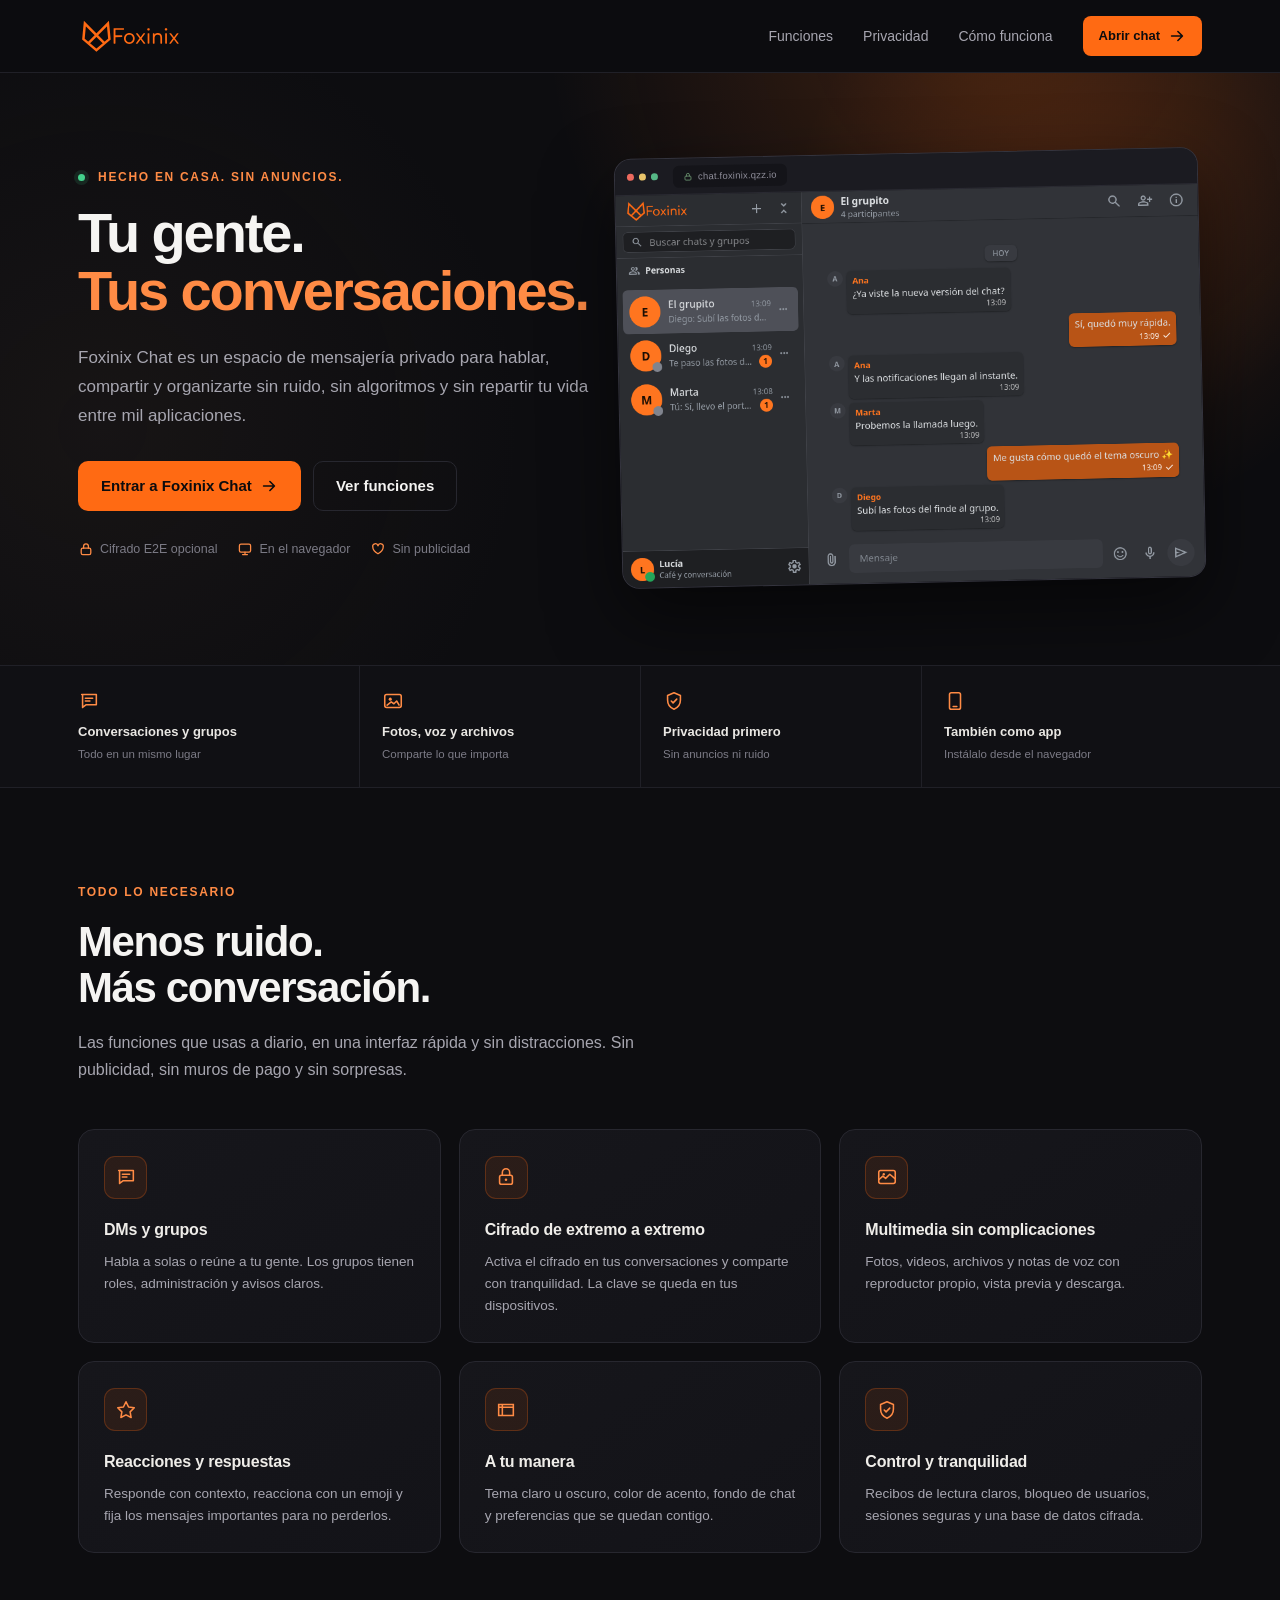
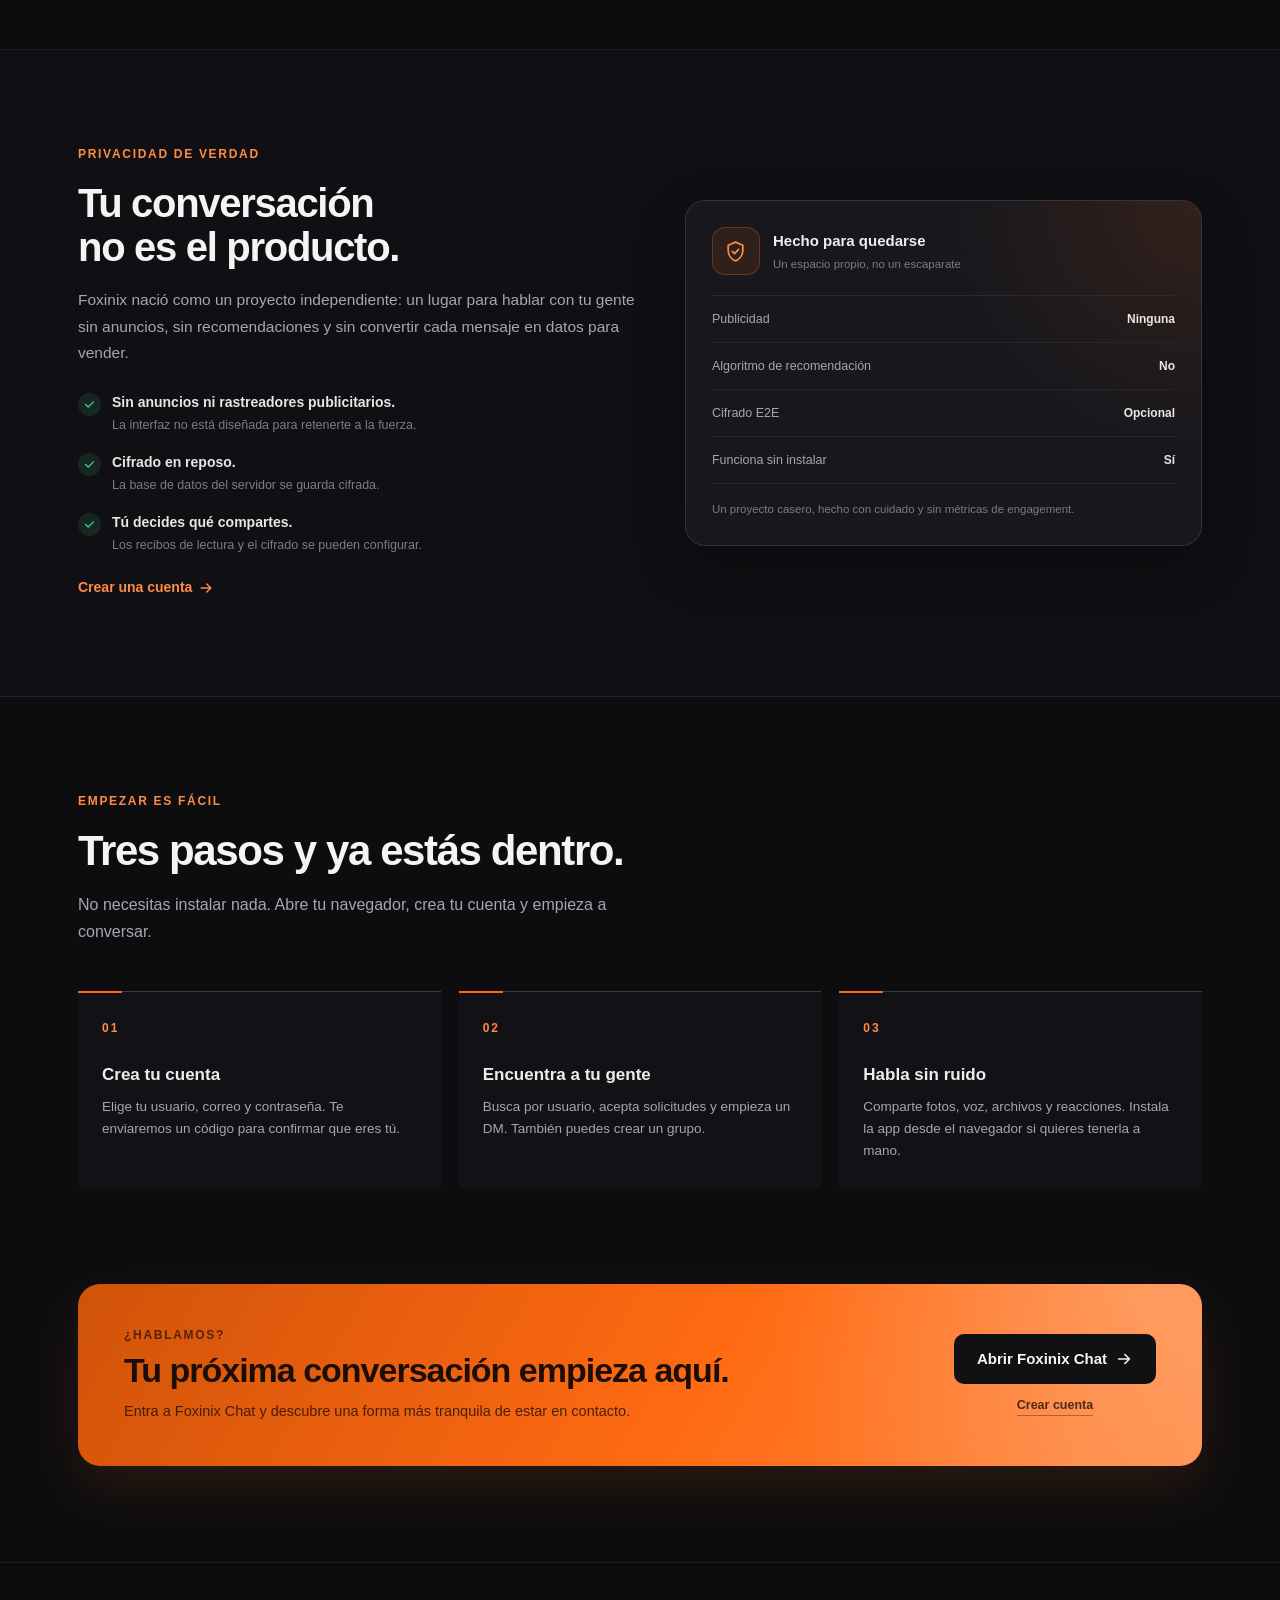
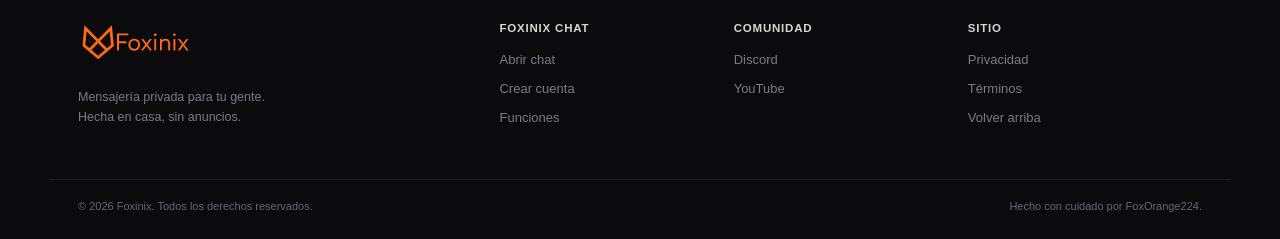
==== commit 8a1d4737: "Usar una captura real de la app y simplificar la marca" ====
--- a/index.html
+++ b/index.html
@@ -17,15 +17,15 @@
     <meta property="og:url" content="https://foxinix.qzz.io/">
     <meta property="og:title" content="Foxinix Chat | Mensajería privada para tu gente">
     <meta property="og:description" content="Conversaciones, grupos, fotos, voz y archivos en un espacio propio. Sin anuncios y sin ruido.">
-    <meta property="og:image" content="https://foxinix.qzz.io/assets/chat/og.png">
+    <meta property="og:image" content="https://foxinix.qzz.io/assets/chat/og.png?v=20261020b">
     <meta property="og:image:width" content="1200">
     <meta property="og:image:height" content="630">
     <meta property="og:locale" content="es_ES">
     <meta name="twitter:card" content="summary_large_image">
     <meta name="twitter:title" content="Foxinix Chat | Mensajería privada para tu gente">
     <meta name="twitter:description" content="Conversaciones, grupos, fotos, voz y archivos en un espacio propio. Sin anuncios y sin ruido.">
-    <meta name="twitter:image" content="https://foxinix.qzz.io/assets/chat/og.png">
-    <link rel="stylesheet" href="styles.css">
+    <meta name="twitter:image" content="https://foxinix.qzz.io/assets/chat/og.png?v=20261020b">
+    <link rel="stylesheet" href="styles.css?v=20261020b">
     <script type="application/ld+json">
     {
       "@context": "https://schema.org",
@@ -48,9 +48,8 @@
 
     <header class="site-header" id="inicio">
         <div class="wrap header-inner">
-            <a class="brand" href="/" aria-label="Foxinix Chat, inicio">
+            <a class="brand" href="/" aria-label="Foxinix, inicio">
                 <img src="assets/chat/logo.svg" alt="Foxinix" width="500" height="200">
-                <span class="brand-tag">CHAT</span>
             </a>
 
             <button class="nav-toggle" type="button" aria-expanded="false" aria-controls="nav-principal">
@@ -106,7 +105,7 @@
                 </div>
 
                 <div class="hero-art">
-                    <div class="app-preview" aria-hidden="true">
+                    <div class="app-preview">
                         <div class="browser-bar">
                             <span class="browser-dots"><i></i><i></i><i></i></span>
                             <span class="browser-url">
@@ -116,114 +115,9 @@
                             <span class="browser-space"></span>
                         </div>
 
-                        <div class="app-body">
-                            <aside class="app-sidebar">
-                                <div class="app-brand">
-                                    <img src="assets/chat/icon.svg" alt="" width="334" height="362">
-                                    <b>Foxinix</b>
-                                </div>
-                                <div class="app-search">
-                                    <svg class="icon" viewBox="0 0 20 20"><circle cx="9" cy="9" r="5" fill="none" stroke="currentColor" stroke-width="1.7"/><path d="M13 13l4 4" fill="none" stroke="currentColor" stroke-width="1.7" stroke-linecap="round"/></svg>
-                                    Buscar
-                                </div>
-                                <div class="app-chat is-active">
-                                    <span class="avatar avatar-coral">G</span>
-                                    <span class="app-chat-text">
-                                        <b>El grupito</b>
-                                        <small>Ana: ahora sí se ven 👀</small>
-                                    </span>
-                                    <span class="app-chat-meta"><time>12:42</time><i class="unread">2</i></span>
-                                </div>
-                                <div class="app-chat">
-                                    <span class="avatar avatar-blue">A</span>
-                                    <span class="app-chat-text">
-                                        <b>Ana</b>
-                                        <small>Te mando el archivo</small>
-                                    </span>
-                                    <span class="app-chat-meta"><time>12:30</time></span>
-                                </div>
-                                <div class="app-chat">
-                                    <span class="avatar avatar-green">D</span>
-                                    <span class="app-chat-text">
-                                        <b>Diseño</b>
-                                        <small>Nuevo fondo listo</small>
-                                    </span>
-                                    <span class="app-chat-meta"><time>Ayer</time></span>
-                                </div>
-                                <div class="app-user">
-                                    <span class="avatar avatar-orange">T</span>
-                                    <span><b>Tú</b><small>En línea</small></span>
-                                    <span class="online-dot"></span>
-                                </div>
-                            </aside>
-
-                            <section class="app-conversation">
-                                <header class="app-conv-head">
-                                    <div>
-                                        <b>El grupito</b>
-                                        <small>4 miembros · 2 en línea</small>
-                                    </div>
-                                    <span class="app-role">[Admin]</span>
-                                </header>
-
-                                <div class="app-messages">
-                                    <div class="day-label">Hoy</div>
-                                    <div class="bubble-row incoming">
-                                        <span class="avatar avatar-coral avatar-small">A</span>
-                                        <div class="bubble-wrap">
-                                            <span class="bubble-sender">Ana</span>
-                                            <div class="bubble bubble-in">¿Ya viste la nueva versión del chat?</div>
-                                        </div>
-                                    </div>
-                                    <div class="bubble-row outgoing">
-                                        <div class="bubble bubble-out">
-                                            Sí, quedó muy rápida.
-                                            <span class="bubble-meta">12:41
-                                                <svg class="ticks ticks-read" viewBox="0 0 18 12" aria-hidden="true"><path d="M1 6.4l3.2 3.1L11 2.6M7.2 8.2l1.7 1.4L17 2.6" fill="none" stroke="currentColor" stroke-width="1.9" stroke-linecap="round" stroke-linejoin="round"/></svg>
-                                            </span>
-                                        </div>
-                                    </div>
-                                    <div class="bubble-row incoming">
-                                        <span class="avatar avatar-coral avatar-small">A</span>
-                                        <div class="bubble-wrap">
-                                            <span class="bubble-sender">Ana</span>
-                                            <div class="bubble bubble-in">Y las palomitas azules ahora sí se ven de verdad.</div>
-                                        </div>
-                                    </div>
-                                    <div class="bubble-row outgoing">
-                                        <div class="bubble bubble-out">
-                                            Eso mismo. ✨
-                                            <span class="bubble-meta">12:42
-                                                <svg class="ticks ticks-read" viewBox="0 0 18 12" aria-hidden="true"><path d="M1 6.4l3.2 3.1L11 2.6M7.2 8.2l1.7 1.4L17 2.6" fill="none" stroke="currentColor" stroke-width="1.9" stroke-linecap="round" stroke-linejoin="round"/></svg>
-                                            </span>
-                                        </div>
-                                    </div>
-                                </div>
-
-                                <div class="app-composer">
-                                    <span class="composer-plus">+</span>
-                                    <span class="composer-placeholder">Escribe un mensaje…</span>
-                                    <span class="composer-send">
-                                        <svg class="icon" viewBox="0 0 20 20"><path d="M3 10l14-6-5 14-2.5-6L3 10z" fill="none" stroke="currentColor" stroke-width="1.7" stroke-linejoin="round"/></svg>
-                                    </span>
-                                </div>
-                            </section>
-                        </div>
-                    </div>
-
-                    <div class="float-card float-lock">
-                        <span class="float-icon">
-                            <svg class="icon" viewBox="0 0 20 20"><rect x="4" y="9" width="12" height="8" rx="2" fill="none" stroke="currentColor" stroke-width="1.7"/><path d="M7 9V6.5a3 3 0 0 1 6 0V9" fill="none" stroke="currentColor" stroke-width="1.7" stroke-linecap="round"/></svg>
-                        </span>
-                        <span><b>Cifrado E2E</b><small>Cuando lo activas</small></span>
-                    </div>
-
-                    <div class="float-card float-home">
-                        <span class="float-icon">
-                            <svg class="icon" viewBox="0 0 20 20"><path d="M3 9.5L10 3l7 6.5V17a1 1 0 0 1-1 1h-4v-5H8v5H4a1 1 0 0 1-1-1V9.5z" fill="none" stroke="currentColor" stroke-width="1.7" stroke-linejoin="round"/></svg>
-                        </span>
-                        <span><b>Tu espacio</b><small>En tu propio servidor</small></span>
-                    </div>
+                        <img class="app-shot" src="assets/chat/app-screen.png" alt="Captura de Foxinix Chat con una conversación de grupo abierta" width="900" height="606" loading="eager" decoding="async">
+                    </div>
+
                 </div>
             </div>
         </section>
@@ -409,9 +303,8 @@
     <footer class="site-footer">
         <div class="wrap footer-grid">
             <div class="footer-brand">
-                <a class="brand" href="/" aria-label="Foxinix Chat, inicio">
+                <a class="brand" href="/" aria-label="Foxinix, inicio">
                     <img src="assets/chat/logo.svg" alt="Foxinix" width="500" height="200">
-                    <span class="brand-tag">CHAT</span>
                 </a>
                 <p>Mensajería privada para tu gente.<br>Hecha en casa, sin anuncios.</p>
             </div>
@@ -443,6 +336,6 @@
         </div>
     </footer>
 
-    <script src="app.js"></script>
+    <script src="app.js?v=20261020b"></script>
 </body>
 </html>
--- a/styles.css
+++ b/styles.css
@@ -122,21 +122,8 @@
 
 .brand img {
     width: auto;
-    height: 32px;
+    height: 42px;
     display: block;
-}
-
-.brand-tag {
-    display: inline-block;
-    margin-left: 8px;
-    padding: 3px 7px;
-    border: 1px solid rgba(255, 106, 19, .5);
-    border-radius: 5px;
-    color: var(--orange-soft);
-    font-size: 9px;
-    font-weight: 700;
-    letter-spacing: 1.7px;
-    line-height: 1.1;
 }
 
 .site-nav {
@@ -453,406 +440,11 @@
     flex: 1;
 }
 
-.app-body {
-    display: flex;
-    min-height: 384px;
-}
-
-.app-sidebar {
-    display: flex;
-    flex-direction: column;
-    width: 37%;
-    min-width: 164px;
-    background: #111116;
-    border-right: 1px solid #26262e;
-}
-
-.app-brand {
-    display: flex;
-    align-items: center;
-    padding: 13px 12px 10px;
-    color: #f3f1ee;
-    font-size: 12px;
-}
-
-.app-brand img {
-    width: 19px;
-    height: 21px;
-    margin-right: 7px;
-}
-
-.app-search {
-    display: flex;
-    align-items: center;
-    margin: 0 9px 9px;
-    padding: 6px 8px;
-    border: 1px solid #2a2a33;
-    border-radius: 6px;
-    background: #18181e;
-    color: #777683;
-    font-size: 9px;
-}
-
-.app-search .icon {
-    width: 11px;
-    height: 11px;
-    margin-right: 6px;
-}
-
-.app-chat {
-    display: flex;
-    align-items: center;
-    margin: 0 6px 2px;
-    padding: 7px 6px;
-    border-radius: 7px;
-}
-
-.app-chat.is-active {
-    background: #202027;
-}
-
-.app-chat .avatar {
-    width: 25px;
-    height: 25px;
-    margin-right: 7px;
-    font-size: 10px;
-}
-
-.avatar {
-    display: inline-flex;
-    align-items: center;
-    justify-content: center;
-    flex: 0 0 auto;
-    width: 28px;
-    height: 28px;
-    border-radius: 50%;
-    color: #fff;
-    font-size: 10px;
-    font-weight: 700;
-}
-
-.avatar-coral { background: #b65b4c; }
-.avatar-blue { background: #4e6fa8; }
-.avatar-green { background: #4f8468; }
-.avatar-orange { background: var(--orange); color: #19100a; }
-.avatar-small { width: 20px; height: 20px; font-size: 8px; }
-
-.app-chat-text {
-    min-width: 0;
-    flex: 1;
-}
-
-.app-chat-text b,
-.app-chat-text small {
+.app-shot {
     display: block;
-    overflow: hidden;
-    white-space: nowrap;
-    text-overflow: ellipsis;
-}
-
-.app-chat-text b {
-    color: #e7e5e1;
-    font-size: 9.5px;
-    line-height: 1.3;
-}
-
-.app-chat-text small {
-    margin-top: 2px;
-    color: #777681;
-    font-size: 8.5px;
-    line-height: 1.2;
-}
-
-.app-chat-meta {
-    align-self: flex-start;
-    padding-top: 1px;
-    text-align: right;
-}
-
-.app-chat-meta time {
-    display: block;
-    color: #6f6e7a;
-    font-size: 7.5px;
-}
-
-.unread {
-    display: inline-flex;
-    align-items: center;
-    justify-content: center;
-    min-width: 13px;
-    height: 13px;
-    margin-top: 3px;
-    padding: 0 3px;
-    border-radius: 7px;
-    background: var(--orange);
-    color: #17100c;
-    font-size: 7.5px;
-    font-style: normal;
-    font-weight: 700;
-}
-
-.app-user {
-    display: flex;
-    align-items: center;
-    margin-top: auto;
-    padding: 9px 10px;
-    border-top: 1px solid #24242c;
-    background: #131318;
-}
-
-.app-user .avatar {
-    width: 24px;
-    height: 24px;
-    margin-right: 7px;
-}
-
-.app-user b,
-.app-user small {
-    display: block;
-}
-
-.app-user b {
-    color: #e9e7e2;
-    font-size: 9px;
-}
-
-.app-user small {
-    margin-top: 1px;
-    color: #777681;
-    font-size: 7.5px;
-}
-
-.online-dot {
-    width: 6px;
-    height: 6px;
-    margin-left: auto;
-    border-radius: 50%;
-    background: var(--green);
-}
-
-.app-conversation {
-    display: flex;
-    flex: 1;
-    flex-direction: column;
-    min-width: 0;
+    width: 100%;
+    height: auto;
     background: #17171d;
-}
-
-.app-conv-head {
-    display: flex;
-    align-items: center;
-    justify-content: space-between;
-    padding: 11px 13px;
-    border-bottom: 1px solid #27272f;
-    background: #19191f;
-}
-
-.app-conv-head b,
-.app-conv-head small {
-    display: block;
-}
-
-.app-conv-head b {
-    color: #f1efec;
-    font-size: 10.5px;
-}
-
-.app-conv-head small {
-    margin-top: 2px;
-    color: #777681;
-    font-size: 8px;
-}
-
-.app-role {
-    padding: 3px 5px;
-    border: 1px solid rgba(255, 106, 19, .42);
-    border-radius: 4px;
-    color: var(--orange-soft);
-    font-size: 7.5px;
-    font-weight: 700;
-}
-
-.app-messages {
-    display: flex;
-    flex: 1;
-    flex-direction: column;
-    justify-content: flex-end;
-    padding: 12px 13px 8px;
-}
-
-.day-label {
-    align-self: center;
-    margin-bottom: 9px;
-    padding: 2px 7px;
-    border-radius: 5px;
-    background: #202027;
-    color: #898894;
-    font-size: 7.5px;
-}
-
-.bubble-row {
-    display: flex;
-    align-items: flex-end;
-    margin-bottom: 8px;
-}
-
-.bubble-row.outgoing {
-    justify-content: flex-end;
-}
-
-.bubble-row.incoming .avatar {
-    margin-right: 6px;
-}
-
-.bubble-wrap {
-    max-width: 84%;
-}
-
-.bubble-sender {
-    display: block;
-    margin: 0 0 3px 2px;
-    color: #be7d61;
-    font-size: 7.5px;
-    font-weight: 600;
-}
-
-.bubble {
-    position: relative;
-    padding: 7px 9px 6px;
-    border-radius: 9px;
-    font-size: 9.5px;
-    line-height: 1.35;
-}
-
-.bubble-in {
-    border-bottom-left-radius: 3px;
-    background: #22222a;
-    color: #e9e7e3;
-}
-
-.bubble-out {
-    border-bottom-right-radius: 3px;
-    background: #b85416;
-    color: #fff8f1;
-}
-
-.bubble-meta {
-    display: inline-flex;
-    align-items: center;
-    float: right;
-    margin: 4px 0 0 9px;
-    color: rgba(255, 248, 241, .70);
-    font-size: 7px;
-    line-height: 1;
-}
-
-.ticks {
-    width: 14px;
-    height: 10px;
-    margin-left: 3px;
-}
-
-.ticks-read {
-    color: var(--blue);
-    filter: drop-shadow(0 0 1px rgba(255, 255, 255, .45));
-}
-
-.app-composer {
-    display: flex;
-    align-items: center;
-    margin: 0 12px 11px;
-    padding: 8px 10px;
-    border: 1px solid #2d2d36;
-    border-radius: 8px;
-    background: #1b1b22;
-}
-
-.composer-plus {
-    color: #8e8d99;
-    font-size: 16px;
-    line-height: 1;
-}
-
-.composer-placeholder {
-    flex: 1;
-    margin-left: 10px;
-    color: #6f6e7a;
-    font-size: 8.5px;
-}
-
-.composer-send {
-    display: inline-flex;
-    align-items: center;
-    justify-content: center;
-    width: 23px;
-    height: 23px;
-    border-radius: 6px;
-    background: var(--orange);
-    color: #17100c;
-}
-
-.composer-send .icon {
-    width: 13px;
-    height: 13px;
-}
-
-.float-card {
-    position: absolute;
-    z-index: 3;
-    display: flex;
-    align-items: center;
-    padding: 9px 12px;
-    border: 1px solid #33333d;
-    border-radius: 10px;
-    background: #19191f;
-    box-shadow: 0 12px 30px rgba(0, 0, 0, .35);
-    animation: float-card 7s ease-in-out infinite;
-}
-
-.float-lock {
-    left: -22px;
-    bottom: 43px;
-}
-
-.float-home {
-    right: -16px;
-    top: 78px;
-    animation-delay: -2.8s;
-}
-
-.float-icon {
-    display: inline-flex;
-    align-items: center;
-    justify-content: center;
-    width: 28px;
-    height: 28px;
-    margin-right: 8px;
-    border-radius: 7px;
-    background: rgba(255, 106, 19, .13);
-    color: var(--orange-soft);
-}
-
-.float-icon .icon {
-    width: 15px;
-    height: 15px;
-}
-
-.float-card b,
-.float-card small {
-    display: block;
-}
-
-.float-card b {
-    color: #ebe9e5;
-    font-size: 9.5px;
-    line-height: 1.25;
-}
-
-.float-card small {
-    margin-top: 1px;
-    color: #858490;
-    font-size: 7.5px;
-    line-height: 1.25;
 }
 
 /* ---------------------------------------------------------------- proof strip */
@@ -1403,6 +995,10 @@
     padding-right: 0;
 }
 
+.footer-brand .brand img {
+    height: 46px;
+}
+
 .footer-brand p {
     max-width: 250px;
     margin: 14px 0 0;
@@ -1454,11 +1050,6 @@
     50% { transform: rotate(-.7deg) translateY(-8px); }
 }
 
-@keyframes float-card {
-    0%, 100% { transform: translateY(0); }
-    50% { transform: translateY(-6px); }
-}
-
 @keyframes rise-in {
     0% { opacity: 0; transform: translateY(14px); }
     100% { opacity: 1; transform: translateY(0); }
@@ -1478,14 +1069,6 @@
 
     .hero-art {
         width: 52%;
-    }
-
-    .float-lock {
-        left: -8px;
-    }
-
-    .float-home {
-        right: -6px;
     }
 
     .privacy-copy {
@@ -1627,20 +1210,6 @@
         margin-top: 30px;
     }
 
-    .app-body {
-        min-height: 350px;
-    }
-
-    .float-lock {
-        left: -5px;
-        bottom: 26px;
-    }
-
-    .float-home {
-        top: 58px;
-        right: -4px;
-    }
-
     .proof-grid {
         flex-wrap: wrap;
     }
@@ -1721,7 +1290,7 @@
         line-height: 1.8;
     }
 
-    .footer-bottom span {
+    .footer-bottom > span {
         display: block;
     }
 }
@@ -1732,10 +1301,6 @@
         letter-spacing: -1.3px;
     }
 
-    .float-card {
-        display: none;
-    }
-
     .section-head h2,
     .privacy-copy h2 {
         font-size: 30px;
@@ -1744,63 +1309,6 @@
     .app-preview {
         transform: none;
         animation: none;
-    }
-
-    .app-sidebar {
-        width: 39%;
-        min-width: 0;
-    }
-
-    .app-chat-text small {
-        display: none;
-    }
-
-    .app-chat-meta {
-        display: none;
-    }
-
-    .app-conv-head {
-        padding: 9px 9px;
-    }
-
-    .app-role {
-        display: none;
-    }
-
-    .app-messages {
-        padding-left: 9px;
-        padding-right: 9px;
-    }
-
-    .bubble {
-        font-size: 9px;
-    }
-
-    .bubble-sender {
-        font-size: 7px;
-    }
-
-    .float-card {
-        padding: 7px 8px;
-    }
-
-    .float-card small {
-        display: none;
-    }
-
-    .float-icon {
-        width: 23px;
-        height: 23px;
-        margin-right: 6px;
-    }
-
-    .float-icon .icon {
-        width: 13px;
-        height: 13px;
-    }
-
-    .float-card b {
-        font-size: 8px;
     }
 
     .feature-grid {
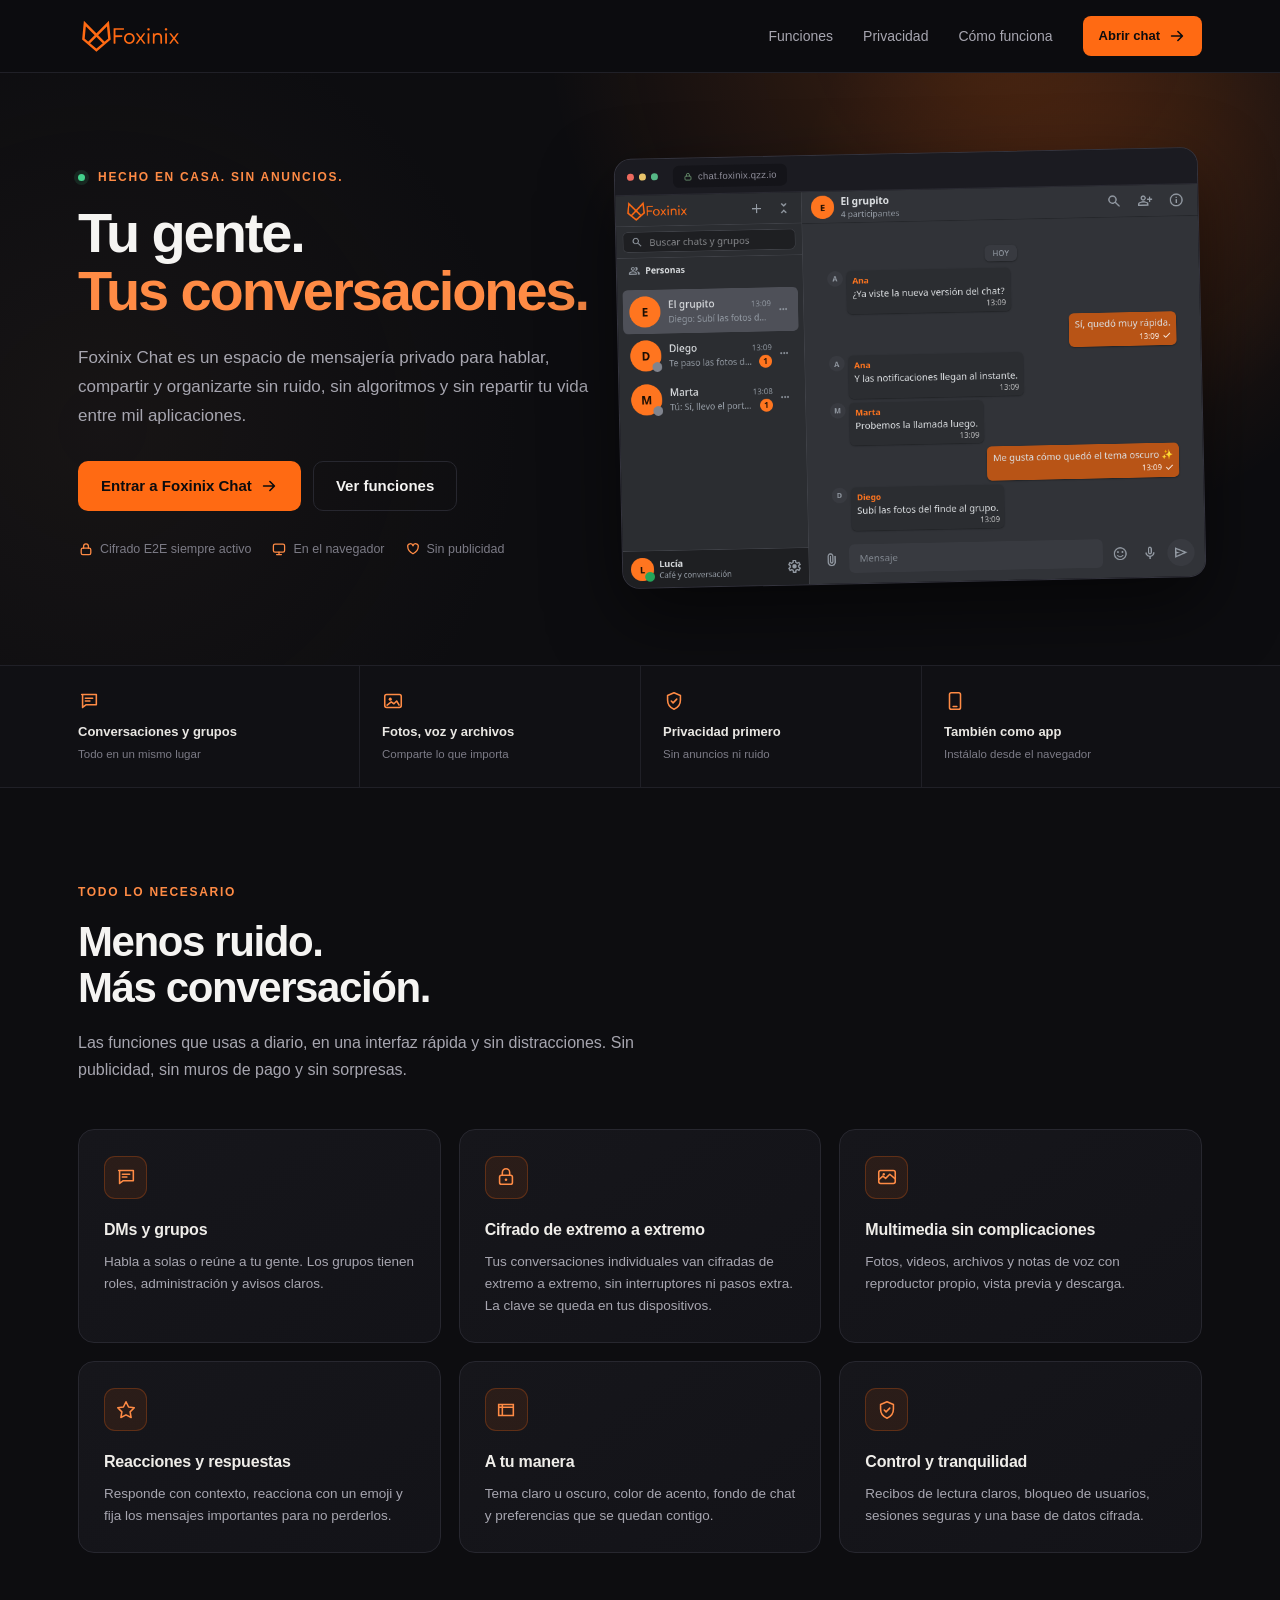
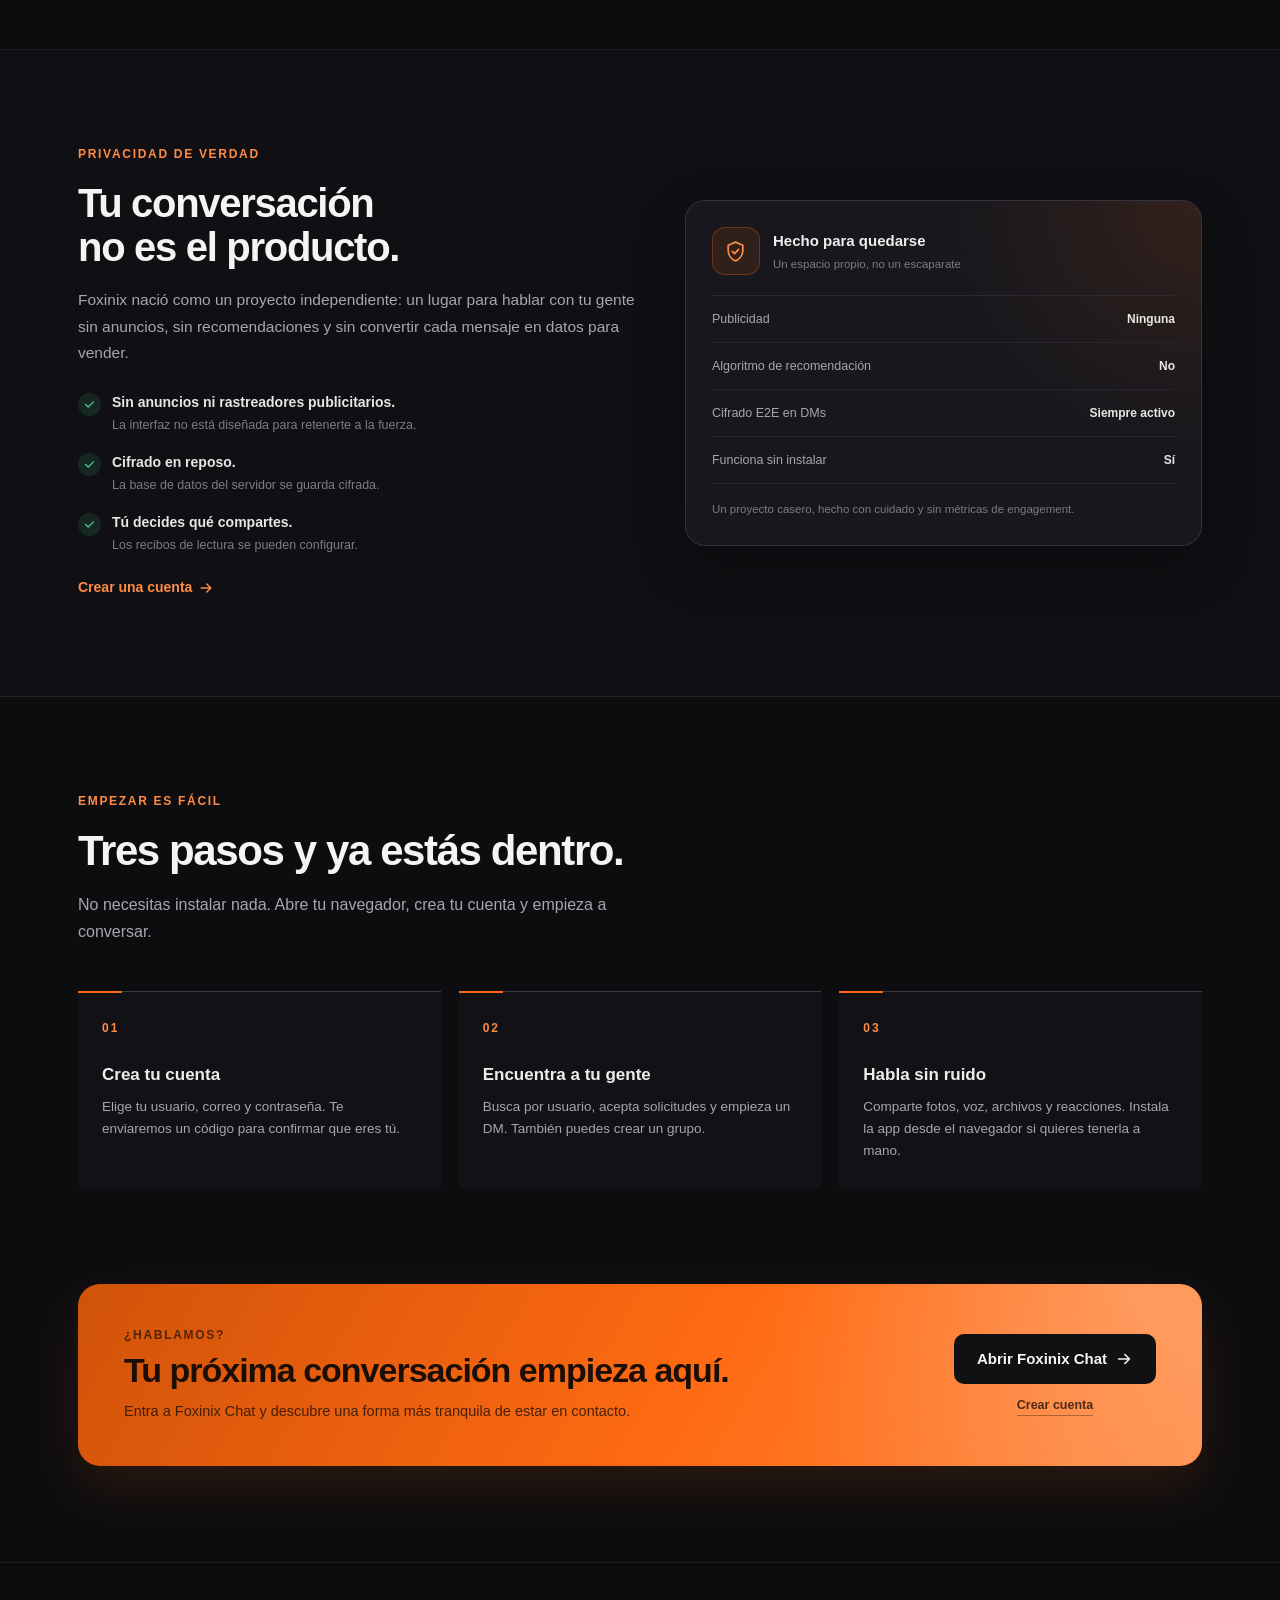
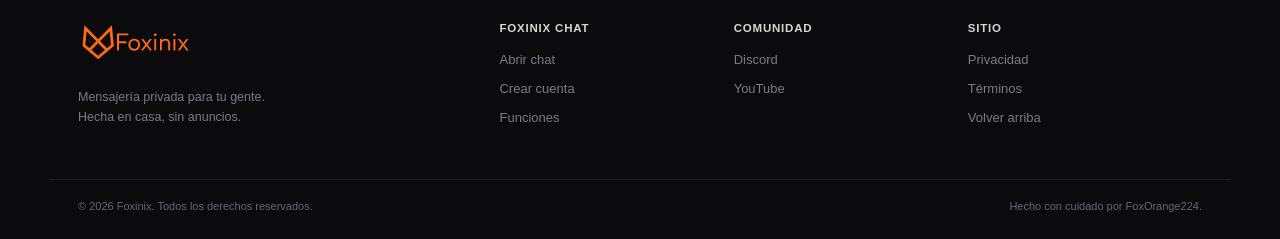
==== commit 6c55ca20: "Corregir el cifrado E2E como siempre activo" ====
--- a/index.html
+++ b/index.html
@@ -34,7 +34,7 @@
       "url": "https://chat.foxinix.qzz.io/",
       "applicationCategory": "CommunicationApplication",
       "operatingSystem": "Web",
-      "description": "Mensajería privada con conversaciones individuales, grupos, multimedia y cifrado de extremo a extremo opcional.",
+      "description": "Mensajería privada con conversaciones individuales, grupos, multimedia y cifrado de extremo a extremo siempre activo en los DMs.",
       "offers": {
         "@type": "Offer",
         "price": "0",
@@ -91,7 +91,7 @@
                     <ul class="hero-points">
                         <li>
                             <svg class="icon" viewBox="0 0 20 20" aria-hidden="true"><rect x="4" y="9" width="12" height="8" rx="2" fill="none" stroke="currentColor" stroke-width="1.6"/><path d="M7 9V6.5a3 3 0 0 1 6 0V9" fill="none" stroke="currentColor" stroke-width="1.6" stroke-linecap="round"/></svg>
-                            Cifrado E2E opcional
+                            Cifrado E2E siempre activo
                         </li>
                         <li>
                             <svg class="icon" viewBox="0 0 20 20" aria-hidden="true"><rect x="3" y="4" width="14" height="10" rx="2" fill="none" stroke="currentColor" stroke-width="1.6"/><path d="M7 17h6M10 14v3" fill="none" stroke="currentColor" stroke-width="1.6" stroke-linecap="round"/></svg>
@@ -169,7 +169,7 @@
                             <svg class="icon" viewBox="0 0 24 24" aria-hidden="true"><rect x="5" y="10" width="14" height="10" rx="2" fill="none" stroke="currentColor" stroke-width="1.7"/><path d="M8 10V7a4 4 0 0 1 8 0v3" fill="none" stroke="currentColor" stroke-width="1.7" stroke-linecap="round"/><circle cx="12" cy="15" r="1.4" fill="currentColor"/></svg>
                         </span>
                         <h3>Cifrado de extremo a extremo</h3>
-                        <p>Activa el cifrado en tus conversaciones y comparte con tranquilidad. La clave se queda en tus dispositivos.</p>
+                        <p>Tus conversaciones individuales van cifradas de extremo a extremo, sin interruptores ni pasos extra. La clave se queda en tus dispositivos.</p>
                     </article>
 
                     <article class="feature-card">
@@ -225,7 +225,7 @@
                         </li>
                         <li>
                             <span class="check-icon"><svg class="icon" viewBox="0 0 20 20"><path d="M4 10l4 4 8-8" fill="none" stroke="currentColor" stroke-width="2" stroke-linecap="round" stroke-linejoin="round"/></svg></span>
-                            <span><b>Tú decides qué compartes.</b><small>Los recibos de lectura y el cifrado se pueden configurar.</small></span>
+                            <span><b>Tú decides qué compartes.</b><small>Los recibos de lectura se pueden configurar.</small></span>
                         </li>
                     </ul>
 
@@ -244,7 +244,7 @@
                     <div class="privacy-rows">
                         <div class="privacy-row"><span>Publicidad</span><b>Ninguna</b></div>
                         <div class="privacy-row"><span>Algoritmo de recomendación</span><b>No</b></div>
-                        <div class="privacy-row"><span>Cifrado E2E</span><b>Opcional</b></div>
+                        <div class="privacy-row"><span>Cifrado E2E en DMs</span><b>Siempre activo</b></div>
                         <div class="privacy-row"><span>Funciona sin instalar</span><b>Sí</b></div>
                     </div>
                     <p class="privacy-note">Un proyecto casero, hecho con cuidado y sin métricas de engagement.</p>
